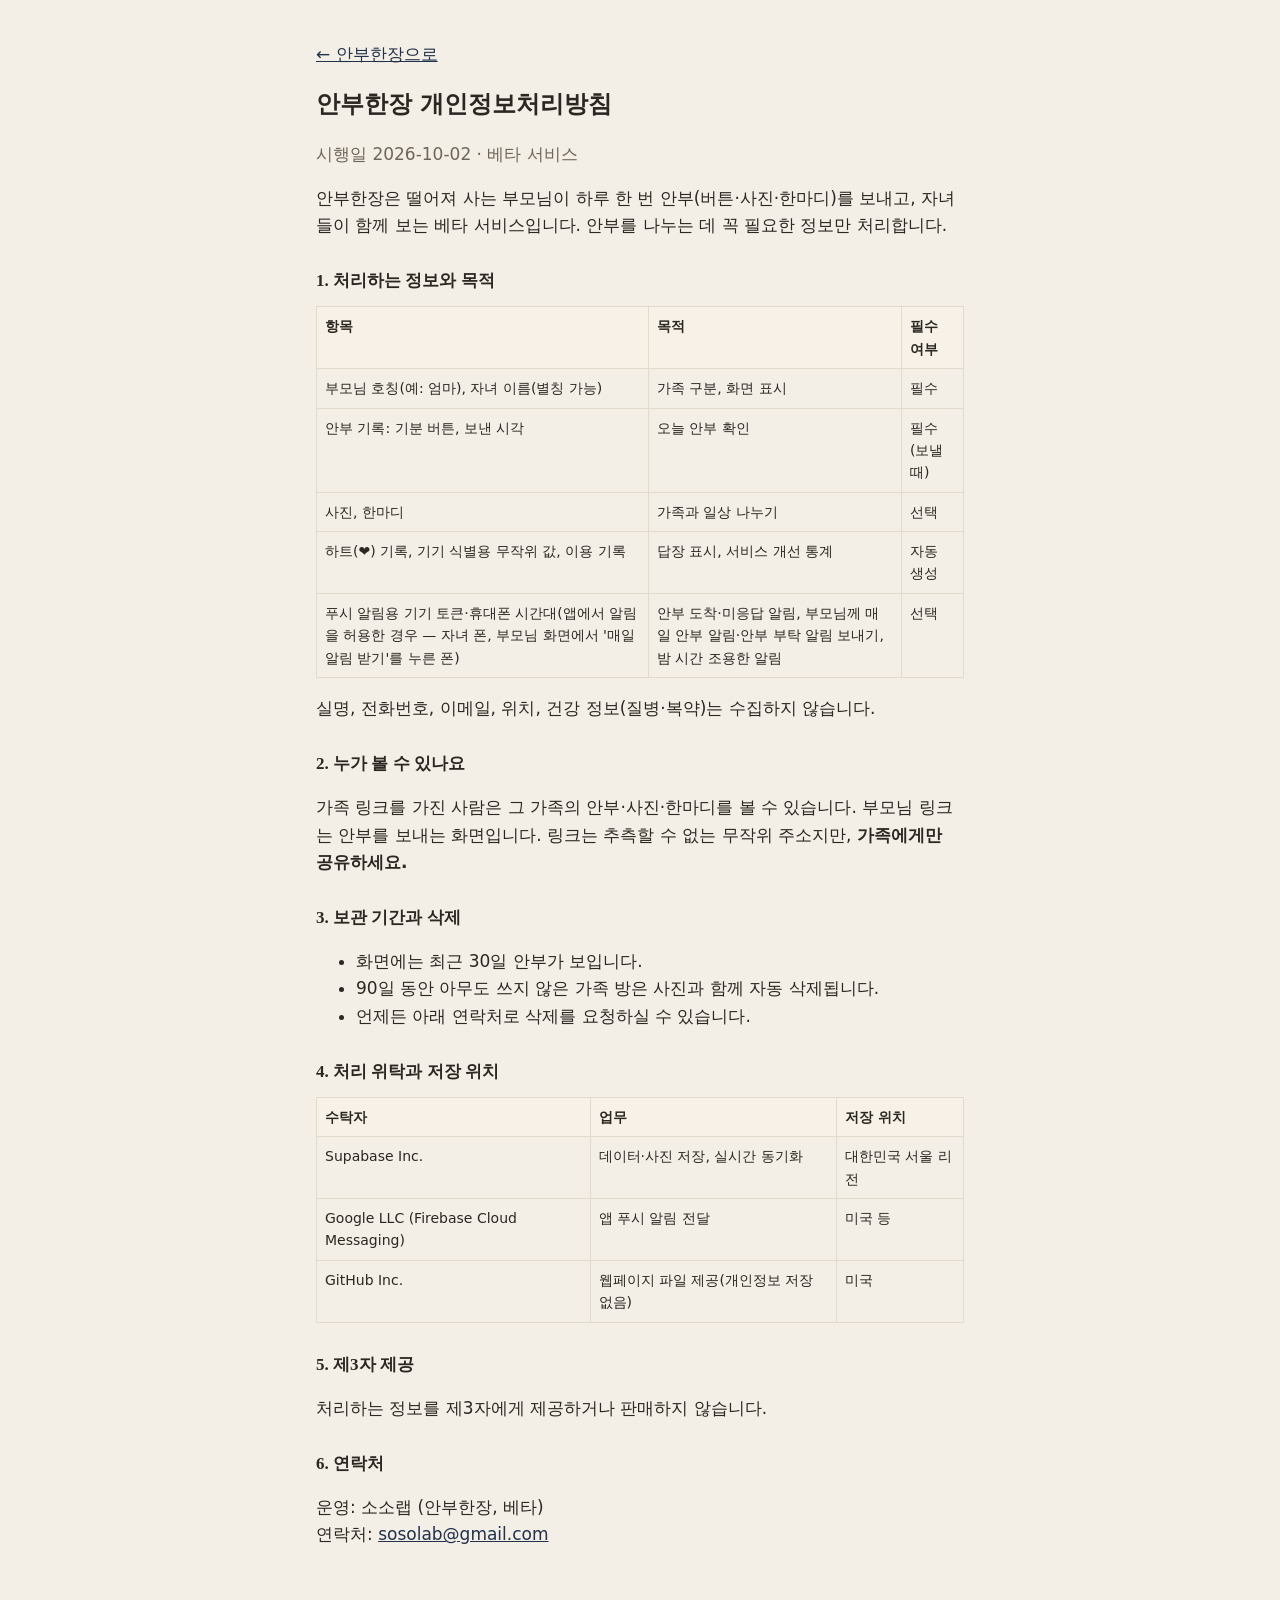
==== privacy.html @ 9e725ac3 "문의 이메일 sosolab@gmail.com Co-Authored-By: Claude Opus 5.5 <noreply@anthropic.com>" ====
<!doctype html>
<html lang="ko">
<head>
  <meta charset="utf-8">
  <meta name="viewport" content="width=device-width, initial-scale=1">
  <title>안부한장 개인정보처리방침</title>
  <meta name="robots" content="noindex">
  <link rel="stylesheet" href="styles.css">
  <style>
    main { max-width: 680px; margin: 0 auto; padding: 24px 16px 80px; }
    h1 { font-size: 24px; } h2 { font-size: 17px; margin-top: 28px; }
    table { width: 100%; border-collapse: collapse; font-size: 14px; }
    th, td { border: 1px solid var(--line); padding: 8px; text-align: left; vertical-align: top; }
    th { background: var(--surface-2); }
  </style>
</head>
<body>
<main>
  <p><a href="./">← 안부한장으로</a></p>
  <h1>안부한장 개인정보처리방침</h1>
  <p class="muted">시행일 2026-10-02 · 베타 서비스</p>
  <p>안부한장은 떨어져 사는 부모님이 하루 한 번 안부(버튼·사진·한마디)를 보내고, 자녀들이 함께 보는 베타 서비스입니다. 안부를 나누는 데 꼭 필요한 정보만 처리합니다.</p>

  <h2>1. 처리하는 정보와 목적</h2>
  <table>
    <tr><th>항목</th><th>목적</th><th>필수 여부</th></tr>
    <tr><td>부모님 호칭(예: 엄마), 자녀 이름(별칭 가능)</td><td>가족 구분, 화면 표시</td><td>필수</td></tr>
    <tr><td>안부 기록: 기분 버튼, 보낸 시각</td><td>오늘 안부 확인</td><td>필수(보낼 때)</td></tr>
    <tr><td>사진, 한마디</td><td>가족과 일상 나누기</td><td>선택</td></tr>
    <tr><td>하트(❤️) 기록, 기기 식별용 무작위 값, 이용 기록</td><td>답장 표시, 서비스 개선 통계</td><td>자동 생성</td></tr>
    <tr><td>푸시 알림용 기기 토큰·휴대폰 시간대(앱에서 알림을 허용한 경우 — 자녀 폰, 부모님 화면에서 '매일 알림 받기'를 누른 폰)</td><td>안부 도착·미응답 알림, 부모님께 매일 안부 알림·안부 부탁 알림 보내기, 밤 시간 조용한 알림</td><td>선택</td></tr>
  </table>
  <p>실명, 전화번호, 이메일, 위치, 건강 정보(질병·복약)는 수집하지 않습니다.</p>

  <h2>2. 누가 볼 수 있나요</h2>
  <p>가족 링크를 가진 사람은 그 가족의 안부·사진·한마디를 볼 수 있습니다. 부모님 링크는 안부를 보내는 화면입니다. 링크는 추측할 수 없는 무작위 주소지만, <b>가족에게만 공유하세요.</b></p>

  <h2>3. 보관 기간과 삭제</h2>
  <ul>
    <li>화면에는 최근 30일 안부가 보입니다.</li>
    <li>90일 동안 아무도 쓰지 않은 가족 방은 사진과 함께 자동 삭제됩니다.</li>
    <li>언제든 아래 연락처로 삭제를 요청하실 수 있습니다.</li>
  </ul>

  <h2>4. 처리 위탁과 저장 위치</h2>
  <table>
    <tr><th>수탁자</th><th>업무</th><th>저장 위치</th></tr>
    <tr><td>Supabase Inc.</td><td>데이터·사진 저장, 실시간 동기화</td><td>대한민국 서울 리전</td></tr>
    <tr><td>Google LLC (Firebase Cloud Messaging)</td><td>앱 푸시 알림 전달</td><td>미국 등</td></tr>
    <tr><td>GitHub Inc.</td><td>웹페이지 파일 제공(개인정보 저장 없음)</td><td>미국</td></tr>
  </table>

  <h2>5. 제3자 제공</h2>
  <p>처리하는 정보를 제3자에게 제공하거나 판매하지 않습니다.</p>

  <h2>6. 연락처</h2>
  <p>운영: 소소랩 (안부한장, 베타)<br>연락처: <a href="mailto:sosolab@gmail.com">sosolab@gmail.com</a></p>
</main>
</body>
</html>
---- styles.css ----
/* 안부한장 — "한 장" 디자인 (2026-10-03 개편)
   한지 미색 배경 · 먹색 남색 · 연지색 하트 · 폴라로이드/편지지 카드 · 제목은 고운바탕(명조)
   트립N빵(주황·테두리 카드·칩)과 다른 얼굴을 갖는다 */
:root {
  --bg: #F3EEE6; --paper: #FFFCF7; --paper-2: #F7F1E7; --ink: #2B2722; --muted: #6F6658; --line: #E3DACB;
  --navy: #2F4260; --navy-ink: #22324B; --navy-soft: #E4E9F1; --on-navy: #FFFFFF;
  --rose: #D45D72; --rose-soft: #FBE7EB; --sage: #5C8A70; --sage-soft: #E3EEE7;
  --amber: #B97A22; --amber-soft: #F7EBD6; --sun-soft: #FFF2C9; --lav-soft: #ECE8F5;
  --shadow: 0 1px 2px rgba(60, 40, 20, .06), 0 10px 26px rgba(60, 40, 20, .09);
  --serif: "Gowun Batang", "Nanum Myeongjo", "AppleMyungjo", "Batang", serif;
  --sans: "Pretendard", -apple-system, "Apple SD Gothic Neo", "Malgun Gothic", system-ui, sans-serif;
  /* 개인정보처리방침 등 기존 이름 호환 */
  --text: var(--ink); --surface: var(--paper); --surface-2: var(--paper-2); --accent: var(--navy);
  color-scheme: light;
}
@media (prefers-color-scheme: dark) {
  :root:not([data-theme="light"]) {
    --bg: #1B1A18; --paper: #252320; --paper-2: #2E2B27; --ink: #F0EAE0; --muted: #ABA193; --line: #3B3731;
    --navy: #4A6490; --navy-ink: #A9BEDF; --navy-soft: #26303F; --on-navy: #FFFFFF;
    --rose: #EA8A9A; --rose-soft: #3A242A; --sage: #8DBBA0; --sage-soft: #213028;
    --amber: #E2B064; --amber-soft: #3A2E1C; --sun-soft: #3A3420; --lav-soft: #2C2A38;
    --shadow: 0 1px 2px rgba(0, 0, 0, .3), 0 10px 26px rgba(0, 0, 0, .25);
    color-scheme: dark;
  }
}

* { box-sizing: border-box; }
html, body { margin: 0; }
body { background: var(--bg); color: var(--ink); font: 17px/1.6 var(--sans); -webkit-font-smoothing: antialiased; padding-bottom: env(safe-area-inset-bottom); }
#app { max-width: 540px; margin: 0 auto; padding: 0 18px 90px; }
button, input, select, textarea { font: inherit; color: inherit; }
a { color: var(--navy-ink); }
.muted { color: var(--muted); } .small { font-size: 14px; }
.boot, .empty { padding: 30vh 0; text-align: center; color: var(--muted); font-family: var(--serif); }
.row { display: flex; align-items: center; gap: 8px; } .grow { flex: 1; min-width: 0; }
.foot { text-align: center; margin-top: 36px; color: var(--muted); font-size: 13px; }
.foot a { color: inherit; }

/* ── 머리말 ── */
.mast { position: sticky; top: 0; z-index: 5; display: flex; align-items: center; justify-content: space-between;
  padding: calc(10px + env(safe-area-inset-top)) 0 6px; background: var(--bg); box-shadow: 0 8px 10px -10px rgba(60, 40, 20, .25); }
.wordmark { font-family: var(--serif); font-weight: 700; font-size: 18px; letter-spacing: .02em; }
.wordmark::before { content: ""; display: inline-block; width: 9px; height: 9px; border-radius: 2px; background: var(--rose); margin-right: 7px; transform: rotate(45deg) translateY(-2px); }
.icon-btn { min-width: 44px; min-height: 44px; display: inline-grid; place-items: center; text-decoration: none; color: var(--ink); font-size: 20px; border-radius: 99px; }
.icon-btn:active { background: var(--paper-2); }
.day-head { margin: 6px 0 18px; }
.date { margin: 0; color: var(--muted); font-size: 15px; letter-spacing: .02em; }
.day-head h1, .cover h1, .page-title { font-family: var(--serif); font-weight: 700; font-size: 30px; line-height: 1.3; margin: 4px 0 0; letter-spacing: -.01em; word-break: keep-all; }
.page-title { font-size: 24px; margin: 4px 0 6px; }
h2 { font-family: var(--serif); font-size: 19px; margin: 0 0 12px; font-weight: 700; }
h2 span { font-family: var(--sans); font-size: 14px; color: var(--muted); font-weight: 500; margin-left: 6px; }
.block { margin-top: 34px; }

/* ── 폴라로이드 (오늘의 한 장) ── */
.polaroid { position: relative; background: var(--paper); padding: 12px 12px 16px; border-radius: 6px; box-shadow: var(--shadow); transform: rotate(-1.1deg); margin: 6px 4px 22px; }
.polaroid:nth-child(even) { transform: rotate(1deg); }
.polaroid::before { content: ""; position: absolute; top: -9px; left: 50%; width: 84px; height: 20px; transform: translateX(-50%) rotate(-2deg);
  background: rgba(212, 93, 114, .22); border-radius: 2px; }
.polaroid .photo { width: 100%; aspect-ratio: 4 / 5; max-height: 460px; object-fit: cover; display: block; border-radius: 3px; background: var(--paper-2); cursor: zoom-in; }
.face { aspect-ratio: 4 / 3; border-radius: 3px; display: grid; place-items: center; align-content: center; gap: 4px; text-align: center; padding: 0 14px;
  background: repeating-linear-gradient(var(--paper) 0 31px, var(--line) 31px 32px); }
.face .e { font-size: 64px; line-height: 1; }
.face .l { font-family: var(--serif); font-size: 22px; font-weight: 700; }
.face.empty { background: var(--paper-2); border: 2px dashed var(--line); }
.face.empty .e { font-size: 46px; opacity: .85; }
.polaroid.late .face.empty { border-color: var(--amber); background: var(--amber-soft); }
.caption { padding: 12px 4px 0; }
.note { font-family: var(--serif); font-size: 20px; line-height: 1.5; margin: 2px 0 6px; word-break: keep-all; }
.mood-tag { display: inline-block; font-size: 15px; font-weight: 700; padding: 3px 12px; border-radius: 99px; background: var(--paper-2); }
.mood-tag.good { background: var(--sun-soft); } .mood-tag.ok { background: var(--sage-soft); } .mood-tag.tired { background: var(--lav-soft); }
.meta { display: flex; align-items: center; justify-content: space-between; padding: 8px 4px 0; color: var(--muted); font-size: 14px; }
.hearted { margin: 6px 4px 0; font-size: 14px; color: var(--rose); }
.heart { border: 0; background: var(--rose-soft); color: var(--rose); border-radius: 99px; min-height: 40px; min-width: 56px; padding: 4px 14px; font-weight: 800; cursor: pointer; }
.heart.on { background: var(--rose); color: #fff; }
.heart.sm { min-height: 40px; min-width: 44px; padding: 2px 10px; font-size: 14px; }

/* ── 버튼 ── */
.btn { border: 0; border-radius: 99px; padding: 13px 20px; min-height: 52px; font-weight: 800; cursor: pointer; background: var(--paper); color: var(--ink); box-shadow: inset 0 0 0 1.5px var(--line); }
.btn.primary { background: var(--navy); color: var(--on-navy); box-shadow: 0 6px 16px rgba(47, 66, 96, .25); }
.btn.ghost { background: transparent; }
.btn.block { width: 100%; } .btn + .btn.block { margin-top: 10px; }
.btn:disabled { opacity: .5; }
.pill-row { display: flex; gap: 8px; flex-wrap: wrap; margin-top: 16px; }
.pill { flex: 1; border: 0; border-radius: 99px; min-height: 46px; padding: 8px 14px; background: var(--paper); box-shadow: inset 0 0 0 1.5px var(--line); font-weight: 700; cursor: pointer; }

/* ── 이번 주: 우체국 소인 ── */
.stamps { display: grid; grid-template-columns: repeat(7, 1fr); gap: 6px; }
.stamp { text-align: center; font-size: 13px; color: var(--muted); }
.stamp i { display: grid; place-items: center; width: 40px; height: 40px; margin: 0 auto 4px; border-radius: 50%; border: 2px dashed var(--line); font-style: normal; font-weight: 900; color: #fff; }
.stamp.ok i { border: 2px solid var(--sage); background: var(--sage); box-shadow: 0 0 0 3px var(--sage-soft); }
.stamp.today span { color: var(--ink); font-weight: 800; }
.stamp.today:not(.ok) i { border-color: var(--navy); }

/* ── 지난 소식: 작은 앨범 ── */
.album { display: grid; grid-template-columns: repeat(2, 1fr); gap: 14px; }
.mini { margin: 0; background: var(--paper); padding: 7px 7px 9px; border-radius: 4px; box-shadow: var(--shadow); transform: rotate(-.8deg); min-width: 0; }
.mini:nth-child(3n+2) { transform: rotate(.9deg); } .mini:nth-child(3n) { transform: rotate(-.3deg); }
.mini .photo { width: 100%; aspect-ratio: 1; object-fit: cover; display: block; border-radius: 2px; background: var(--paper-2); cursor: zoom-in; }
.mini-face { aspect-ratio: 1; display: grid; place-items: center; font-size: 40px; border-radius: 2px; background: var(--paper-2); }
.mini-face.good { background: var(--sun-soft); } .mini-face.ok { background: var(--sage-soft); } .mini-face.tired { background: var(--lav-soft); }
.mini figcaption { display: flex; align-items: center; justify-content: space-between; gap: 4px; padding: 7px 2px 0; font-size: 13px; color: var(--muted); }
.mini .m-note { display: block; font-family: var(--serif); color: var(--ink); font-size: 14px; padding: 4px 2px 0; overflow: hidden; text-overflow: ellipsis; white-space: nowrap; }

/* ── 가족 ── */
.avatars { display: flex; flex-wrap: wrap; gap: 14px; }
.avatar { text-align: center; width: 64px; font-size: 13px; }
.avatar i { display: grid; place-items: center; width: 52px; height: 52px; margin: 0 auto 5px; border-radius: 50%; background: var(--c, var(--navy)); color: #fff; font-style: normal; font-weight: 800; font-size: 20px; font-family: var(--serif); }
.avatar span { display: block; overflow: hidden; text-overflow: ellipsis; white-space: nowrap; }

/* ── 편지지 카드 (만들기·참여·안내) ── */
.letter-card { background: var(--paper); border-radius: 16px; padding: 20px 18px 20px 34px; box-shadow: var(--shadow); margin-top: 18px;
  background-image: linear-gradient(90deg, transparent 0 20px, rgba(212, 93, 114, .25) 20px 21.5px, transparent 21.5px); }
.letter-card > * + * { margin-top: 16px; }
.letter-card h2 { margin-bottom: 0; }
.kicker { margin: 0; font-size: 13px; font-weight: 800; letter-spacing: .08em; color: var(--rose); }
.setup p { margin: 6px 0 0; word-break: keep-all; }
.field { display: block; }
.field > span { display: block; font-size: 14px; color: var(--muted); font-weight: 700; margin-bottom: 4px; }
.input { width: 100%; border: 0; border-bottom: 2px solid var(--line); background: transparent; border-radius: 0; padding: 10px 2px; min-height: 48px; outline: none; font-size: 18px; }
.input:focus { border-color: var(--navy); }
select.input { appearance: none; -webkit-appearance: none; background: transparent url("data:image/svg+xml,%3Csvg xmlns='http://www.w3.org/2000/svg' width='12' height='8'%3E%3Cpath d='M1 1l5 5 5-5' fill='none' stroke='%23857B6D' stroke-width='2'/%3E%3C/svg%3E") no-repeat right 4px center; }
.chips { display: flex; flex-wrap: wrap; gap: 8px; margin-bottom: 6px; }
.chip { border: 0; background: var(--paper-2); border-radius: 99px; padding: 8px 16px; min-height: 42px; font-weight: 700; cursor: pointer; }
.chip[aria-pressed="true"] { background: var(--navy); color: var(--on-navy); }

/* ── 홈 표지 ── */
.home-top { display: flex; align-items: center; gap: 8px; padding: calc(16px + env(safe-area-inset-top)) 0 0; }
.beta { font-size: 12px; color: var(--muted); border: 1px solid var(--line); border-radius: 99px; padding: 1px 8px; }
.cover { padding: 18px 0 4px; }
.cover p { margin: 10px 0 0; color: var(--muted); word-break: keep-all; }
.stack-art { position: relative; height: 150px; margin: 6px 0 14px; }
.stack-art i { position: absolute; top: 10px; width: 108px; height: 124px; background: var(--paper); border-radius: 4px; box-shadow: var(--shadow); isolation: isolate;
  display: grid; place-items: center; padding-bottom: 22px; font-style: normal; font-size: 40px; }
.stack-art i::after { content: ""; position: absolute; left: 8px; right: 8px; top: 8px; bottom: 30px; border-radius: 2px; background: var(--c); z-index: -1; }
.stack-art i:nth-child(1) { left: 6%; transform: rotate(-9deg); --c: var(--sun-soft); }
.stack-art i:nth-child(2) { left: calc(50% - 54px); top: 0; transform: rotate(3deg); --c: var(--sage-soft); z-index: 1; }
.stack-art i:nth-child(3) { right: 6%; transform: rotate(10deg); --c: var(--rose-soft); }
.list a { display: flex; align-items: center; justify-content: space-between; padding: 14px 4px; border-top: 1px solid var(--line); text-decoration: none; color: var(--ink); font-family: var(--serif); font-size: 18px; }
.list a:first-child { border-top: 0; }
.list-card { background: var(--paper); border-radius: 16px; box-shadow: var(--shadow); padding: 4px 16px; }

/* ── 설정 ── */
.group { background: var(--paper); border-radius: 16px; box-shadow: var(--shadow); padding: 6px 18px 16px; margin-top: 16px; }
.group > h2 { margin: 14px 0 4px; font-size: 17px; }
.group .field { margin-top: 14px; }
.toggle { display: flex; align-items: center; justify-content: space-between; gap: 14px; padding: 14px 0; border-top: 1px solid var(--line); cursor: pointer; }
.toggle > span { display: grid; gap: 2px; }
.toggle small { color: var(--muted); font-size: 14px; line-height: 1.45; }
.toggle input { appearance: none; -webkit-appearance: none; flex: none; width: 52px; height: 30px; margin: 0; border-radius: 99px; background: var(--line); position: relative; cursor: pointer; transition: background .2s; }
.toggle input::after { content: ''; position: absolute; top: 3px; left: 3px; width: 24px; height: 24px; border-radius: 50%; background: #fff; box-shadow: 0 1px 3px rgba(0,0,0,.25); transition: transform .2s; }
.toggle input:checked { background: var(--navy); }
.toggle input:checked::after { transform: translateX(22px); }
.toggle input:focus-visible { outline: 3px solid var(--navy-soft); outline-offset: 2px; }

/* ── 부모님 화면: 큰 글씨, 기분마다 다른 색 타일 ── */
.parent { padding: calc(26px + env(safe-area-inset-top)) 0 20px; }
.greet { font-family: var(--serif); font-size: 32px; font-weight: 700; line-height: 1.35; margin: 6px 0 20px; word-break: keep-all; }
.ask { font-size: 19px; color: var(--muted); margin: 14px 0 12px; }
.mood-tiles { display: grid; gap: 12px; }
.mood-tile { border: 0; border-radius: 22px; min-height: 96px; padding: 0 22px; font-size: 26px; font-weight: 900; color: var(--ink); cursor: pointer;
  display: flex; align-items: center; gap: 18px; text-align: left; box-shadow: inset 0 -4px 0 rgba(0,0,0,.06); }
.mood-tile .e { font-size: 46px; line-height: 1; }
.mood-tile.good { background: var(--sun-soft); } .mood-tile.ok { background: var(--sage-soft); } .mood-tile.tired { background: var(--lav-soft); }
.mood-tile:active { transform: scale(.98); box-shadow: none; }
.photo-btns { display: grid; gap: 10px; margin-top: 14px; }
.photo-btns.two { grid-template-columns: 1fr 1fr; }
.big-btn { width: 100%; border: 2px dashed var(--line); background: var(--paper); border-radius: 20px; min-height: 76px; font-size: 21px; font-weight: 800; cursor: pointer; color: var(--ink); }
.note-form { margin-top: 16px; background: var(--paper); border-radius: 20px; padding: 14px 16px 16px; box-shadow: var(--shadow); }
.note-form label { display: block; font-family: var(--serif); font-weight: 700; font-size: 19px; }
.note-form textarea { width: 100%; border: 0; outline: none; resize: none; background: repeating-linear-gradient(transparent 0 35px, var(--line) 35px 36px);
  line-height: 36px; font-family: var(--serif); font-size: 20px; padding: 0 2px; margin: 6px 0 10px; }
.note-form .btn { width: 100%; min-height: 60px; font-size: 20px; }
.sent-card { background: var(--paper); border-radius: 20px; padding: 18px; box-shadow: var(--shadow); margin-bottom: 6px; }
.sent-card.pop { animation: pop .5s ease-out; }
@keyframes pop { from { transform: scale(.94); opacity: 0; } to { transform: none; opacity: 1; } }
.sent-title { font-family: var(--serif); font-size: 22px; font-weight: 700; margin: 0; }
.sent-card .hearts { color: var(--rose); font-weight: 800; margin: 8px 0 0; font-size: 18px; }
.sent-photos { display: flex; gap: 10px; margin-bottom: 12px; overflow-x: auto; }
.sent-photos .photo { width: 96px; height: 96px; object-fit: cover; border-radius: 4px; border: 5px solid #fff; box-shadow: var(--shadow); flex: none; }
.streak { font-size: 18px; margin-top: 24px; }
.tip { font-size: 15px; color: var(--muted); margin-top: 22px; }

/* ── 사진·한마디 같이 보내기 (공용 입력칸) ── */
.composer { margin-top: 16px; background: var(--paper); border-radius: 20px; padding: 14px 16px 16px; box-shadow: var(--shadow); }
.cmp-label { display: block; font-family: var(--serif); font-weight: 700; font-size: 19px; margin-bottom: 4px; }
.composer textarea { width: 100%; border: 0; outline: none; resize: none; background: repeating-linear-gradient(transparent 0 31px, var(--line) 31px 32px);
  line-height: 32px; font-family: var(--serif); font-size: 18px; padding: 0 2px; margin: 4px 0 10px; }
.composer.big textarea { background: repeating-linear-gradient(transparent 0 35px, var(--line) 35px 36px); line-height: 36px; font-size: 20px; }
.cmp-preview { position: relative; width: 132px; margin: 6px 0 4px; }
.cmp-preview img { width: 132px; height: 132px; object-fit: cover; border-radius: 4px; border: 6px solid #fff; box-shadow: var(--shadow); display: block; transform: rotate(-2deg); }
.composer.big .cmp-preview, .composer.big .cmp-preview img { width: 180px; height: 180px; }
.cmp-x { position: absolute; top: -8px; right: -10px; width: 34px; height: 34px; border-radius: 50%; border: 0; background: var(--ink); color: var(--paper); font-weight: 800; cursor: pointer; }
.cmp-row { display: flex; gap: 8px; margin-bottom: 10px; }
.cmp-row.two > * { flex: 1; }
.cmp-add { border: 0; border-radius: 99px; min-height: 42px; padding: 6px 16px; background: var(--paper-2); font-weight: 700; cursor: pointer; }
.composer.big .cmp-row { display: grid; grid-template-columns: 1fr; gap: 10px; }
.composer.big .cmp-row.two { grid-template-columns: 1fr 1fr; }
.composer.big .cmp-send { min-height: 60px; font-size: 20px; }
.composer.has-photo .cmp-send { animation: nudge 1.4s ease-in-out 2; }
@keyframes nudge { 50% { transform: scale(1.03); box-shadow: 0 0 0 6px var(--navy-soft); } }
.cmp-hint { margin: 0 0 10px; color: var(--navy-ink); font-size: 15px; word-break: keep-all; }
.composer.big .cmp-hint { font-size: 18px; }

/* ── 가족 이야기 (말풍선) ── */
.talk-day { text-align: center; color: var(--muted); font-size: 13px; margin: 14px 0 6px; }
.talk-empty { margin: 0; }
.bubble { display: flex; gap: 8px; align-items: flex-start; margin: 8px 0; }
.bubble.mine { justify-content: flex-end; }
.b-av { flex: none; display: grid; place-items: center; width: 34px; height: 34px; border-radius: 50%; background: var(--c, var(--navy)); color: #fff; font-style: normal; font-weight: 800; font-size: 14px; font-family: var(--serif); }
.b-body { max-width: 78%; background: var(--paper); border-radius: 4px 16px 16px 16px; padding: 8px 12px; box-shadow: var(--shadow); min-width: 0; }
.bubble.mine .b-body { background: var(--navy-soft); border-radius: 16px 4px 16px 16px; }
.b-name { display: block; font-size: 13px; font-weight: 800; color: var(--muted); }
.b-body p { margin: 2px 0; word-break: keep-all; overflow-wrap: anywhere; }
.b-body .photo { width: 100%; max-width: 240px; aspect-ratio: 1; object-fit: cover; border-radius: 8px; display: block; margin: 4px 0; cursor: zoom-in; background: var(--paper-2); }
.b-meta { display: block; font-size: 12px; color: var(--muted); }
.b-heart { color: var(--rose); font-weight: 700; }
.b-del { border: 0; background: none; padding: 10px 6px; margin: -10px -6px; color: var(--muted); font-size: 13px; text-decoration: underline; cursor: pointer; }

/* ── 부모님 화면: 자녀들이 보낸 이야기 ── */
.kids-talk { margin: 18px 0 8px; }
.p-h { font-family: var(--serif); font-size: 22px; margin: 0 0 10px; }
.kid-note { background: var(--paper); border-radius: 20px; padding: 14px 16px; box-shadow: var(--shadow); margin-bottom: 12px;
  border-left: 5px solid var(--rose); }
.kn-who { margin: 0 0 6px; font-size: 18px; } .kn-who span { color: var(--muted); font-size: 15px; margin-left: 4px; }
.kid-note .photo { width: 100%; max-height: 360px; object-fit: cover; border-radius: 10px; display: block; margin-bottom: 8px; cursor: zoom-in; background: var(--paper-2); }
.kn-msg { font-family: var(--serif); font-size: 21px; line-height: 1.5; margin: 0 0 10px; word-break: keep-all; }
.kn-heart { min-height: 48px; font-size: 17px; padding: 6px 18px; }

/* ── 당겨서 새로고침 ── */
.ptr { position: fixed; top: calc(env(safe-area-inset-top) - 44px); left: 50%; z-index: 40; width: 40px; height: 40px; border-radius: 50%; background: var(--paper);
  box-shadow: var(--shadow); display: grid; place-items: center; font-size: 22px; font-weight: 800; color: var(--muted); transform: translate(-50%, 0); transition: color .15s; pointer-events: none; }
.ptr.ready { color: var(--navy); }
.ptr.spin { transform: translate(-50%, 64px) !important; animation: ptr-spin .8s linear infinite; color: var(--navy); }
@keyframes ptr-spin { to { transform: translate(-50%, 64px) rotate(360deg); } }
html { overscroll-behavior-y: contain; }

/* ── 공통 ── */
.photo-viewer { position: fixed; inset: 0; z-index: 50; background: rgba(20, 18, 15, .94); display: flex; flex-direction: column; align-items: center; justify-content: center; gap: 12px; padding: 16px; }
.photo-viewer img { max-width: 100%; max-height: 85vh; object-fit: contain; border-radius: 6px; border: 8px solid #fff; }
.photo-viewer span { color: #ccc; }
#toast { position: fixed; left: 50%; bottom: 40px; transform: translateX(-50%); background: var(--navy); color: #fff; padding: 12px 20px; border-radius: 99px;
  font-size: 16px; opacity: 0; pointer-events: none; transition: opacity .2s; z-index: 60; max-width: calc(100% - 32px); box-shadow: var(--shadow); }
#toast.on { opacity: 1; }

/* ── 소개 페이지 (웹에서 주소만 열었을 때. html.landing일 때만 보인다) — 10/6 I 시안: "알림 한 줄"(Life360 참고)
   흰 바탕 + 베이지 판, 남색·연지색, 폰 화면 둘레에 알림 카드. 글꼴 Noto Sans KR(웹 소개 페이지일 때만 불러옴). 다크 모드에서도 밝은 색 고정 ── */
#landing { display: none; }
html.landing #landing { display: block; }
html.landing #app { display: none; }
html.landing { color-scheme: light; }
html.landing body { background: #FFFFFF; }
#landing {
  --l-ink: #1E2430; --l-sub: #4A5160; --l-faint: #5C6270; --l-beige: #F4F1EC; --l-beige-2: #FAF8F4; --l-line: #ECE8E1;
  --l-navy: #2F4260; --l-navy-2: #3A4F72; --l-on-navy: #D8DFEA; --l-rose: #D45D72; --l-rose-ink: #B83F57; --l-phone: #1F2633;
  --l-good: #E3EEE7; --l-good-ink: #35604A; --l-soso: #F7EBD6; --l-soso-ink: #8A5A14; --l-tired: #E4E9F1;
  color: var(--l-ink); background: #FFFFFF;
  font-family: "Noto Sans KR", "Pretendard", -apple-system, "Apple SD Gothic Neo", "Malgun Gothic", system-ui, sans-serif;
  font-size: 18px; line-height: 1.65; word-break: keep-all; overflow-x: clip; padding-bottom: 40px;
}
#landing a { color: var(--l-navy); }
#landing h1, #landing h2, #landing h3 { font-family: inherit; font-weight: 900; letter-spacing: -0.04em; }
#landing :focus-visible { outline: 3px solid var(--l-rose); outline-offset: 2px; }

.lp-top { position: sticky; top: 0; z-index: 5; max-width: 1200px; margin: 0 auto; display: flex; align-items: center; justify-content: space-between; gap: 12px;
  padding: calc(12px + env(safe-area-inset-top)) 20px 12px; background: #FFFFFF; }
.lp-brand { display: flex; align-items: center; gap: 10px; text-decoration: none; font-weight: 900; font-size: 21px; letter-spacing: -0.03em; }
#landing .lp-brand { color: var(--l-ink); }
.lp-brand i { display: grid; place-items: center; width: 36px; height: 36px; border-radius: 12px; background: var(--l-rose); }
#landing .lp-top-link { text-decoration: none; background: var(--l-navy); color: #FFFFFF; font-weight: 700; font-size: 16px; padding: 10px 20px; border-radius: 99px; min-height: 44px; display: inline-flex; align-items: center; box-shadow: none; }

.lp-btn { text-decoration: none; display: inline-flex; align-items: center; justify-content: center; min-height: 58px; padding: 14px 32px; border-radius: 99px; font-weight: 700; font-size: 19px; }
#landing .lp-btn.navy { background: var(--l-navy); color: #FFFFFF; }
#landing .lp-btn.text { color: var(--l-ink); padding: 14px 14px; font-size: 18px; }

/* 첫 화면 */
.lp-hero-wrap { padding: 0 16px; }
.lp-hero { max-width: 1200px; margin: 0 auto; background: var(--l-beige); border-radius: 32px; padding: 44px 22px 36px; display: grid; grid-template-columns: minmax(0, 1fr); gap: 36px; align-items: center; overflow: hidden; }
.lp-hero h1 { margin: 0; font-size: clamp(36px, 7.4vw, 64px); line-height: 1.2; }
.lp-hero h1 em, .lp-final h2 em { font-style: normal; color: var(--l-rose-ink); }
.lp-lead { margin: 22px 0 0; font-size: 19px; color: var(--l-sub); max-width: 26em; }
.lp-cta { margin-top: 28px; display: flex; flex-wrap: wrap; gap: 8px 12px; align-items: center; }
.lp-store { margin: 14px 0 0; font-size: 15px; color: var(--l-faint); }
.lp-store.has-links { display: flex; flex-wrap: wrap; gap: 10px; }
#landing .lp-store .btn { display: inline-flex; align-items: center; min-height: 48px; padding: 10px 18px; border-radius: 99px; background: #FFFFFF; color: var(--l-navy); font-weight: 700; text-decoration: none; }
.lp-recent { margin: 12px 0 0; font-size: 16px; font-weight: 700; }

.lp-phone-wrap { position: relative; width: min(300px, 100%); justify-self: center; padding: 64px 0 74px; }
.lp-phone { background: var(--l-phone); border-radius: 44px; padding: 12px; }
.lp-screen { background: var(--l-beige-2); border-radius: 34px; padding: 26px 18px 22px; display: flex; flex-direction: column; gap: 12px; }
.lp-screen-cap { margin: 0; font-size: 13px; font-weight: 700; color: var(--l-faint); }
.lp-screen-title { margin: 0; font-weight: 900; font-size: 24px; letter-spacing: -0.03em; }
.lp-today { background: #FFFFFF; border-radius: 20px; padding: 16px; display: flex; flex-direction: column; gap: 10px; }
.lp-today p { margin: 0; font-size: 16px; }
.lp-today-head { display: flex; align-items: center; gap: 10px; }
.lp-today-head b { display: block; } .lp-today-head small { display: block; font-size: 13px; color: var(--l-faint); }
.lp-face { width: 40px; height: 40px; border-radius: 99px; display: grid; place-items: center; }
.lp-face.good { background: var(--l-good); color: var(--l-good-ink); }
.lp-photo { height: 130px; border-radius: 14px; background: var(--l-good); color: var(--l-good-ink); display: grid; place-items: center; font-size: 14px; font-weight: 700; }
.lp-week { display: grid; grid-template-columns: repeat(7, minmax(0, 1fr)); gap: 4px; text-align: center; font-size: 12px; color: var(--l-faint); }
.lp-week span { background: #EDEAE4; border-radius: 8px; padding: 6px 0; }
.lp-week .on { background: var(--l-navy); color: #FFFFFF; } .lp-week .today { background: var(--l-rose-ink); color: #FFFFFF; }
.lp-noti { position: absolute; width: 230px; background: #FFFFFF; border-radius: 18px; padding: 12px 14px; box-shadow: 0 14px 34px rgba(30, 36, 48, .18); display: flex; gap: 12px; align-items: center; }
.lp-noti b { display: block; font-size: 15px; line-height: 1.4; } .lp-noti small { display: block; font-size: 13px; color: var(--l-faint); }
.lp-noti-ic { flex: none; width: 38px; height: 38px; border-radius: 11px; background: var(--l-rose); display: grid; place-items: center; }
.lp-noti.n1 { top: 0; left: -10px; }
.lp-noti.n2 { top: 46%; right: -14px; width: 220px; }
.lp-noti.n3 { bottom: 0; left: -6px; background: var(--l-navy); }
.lp-noti.n3 b { color: #FFFFFF; } .lp-noti.n3 small { color: var(--l-on-navy); font-size: 14px; }

.lp-sec { max-width: 1200px; margin: 0 auto; padding: 88px 20px 0; }
.lp-h { margin: 0; font-size: clamp(30px, 5.2vw, 46px); line-height: 1.25; }
.center { text-align: center; }
.lp-sub { margin: 14px auto 0; max-width: 30em; color: var(--l-sub); }

/* 알림 흐름 */
.lp-flow { margin-top: 40px; display: grid; gap: 16px; grid-template-columns: repeat(auto-fit, minmax(min(100%, 260px), 1fr)); }
.lp-flow article { background: var(--l-beige); border-radius: 26px; padding: 26px; display: flex; flex-direction: column; gap: 14px; }
.lp-tag { font-weight: 900; font-size: 15px; color: var(--l-rose-ink); }
.lp-bubble { background: #FFFFFF; border-radius: 16px; padding: 14px 16px; box-shadow: 0 6px 16px rgba(30, 36, 48, .08); }
.lp-bubble b { display: block; font-size: 16px; } .lp-bubble small { display: block; font-size: 13px; color: var(--l-faint); }
.lp-flow p { margin: 0; font-size: 17px; color: var(--l-sub); }

/* 부모님 화면 */
.lp-parent { display: grid; grid-template-columns: minmax(0, 1fr); gap: 40px; align-items: center; }
.lp-kicker { margin: 0 0 8px; font-weight: 900; color: var(--l-rose-ink); }
.lp-parent-text > p:not(.lp-kicker) { margin: 18px 0 0; color: var(--l-sub); max-width: 26em; }
.lp-parent ul { margin: 22px 0 0; padding: 0; list-style: none; display: flex; flex-direction: column; gap: 10px; }
.lp-parent li { position: relative; padding-left: 18px; }
.lp-parent li::before { content: ""; position: absolute; left: 0; top: .7em; width: 7px; height: 7px; border-radius: 99px; background: var(--l-rose); }
.lp-parent-phone { width: 100%; max-width: 360px; justify-self: center; background: var(--l-beige-2); border: 12px solid var(--l-phone); border-radius: 44px; padding: 28px 20px; display: flex; flex-direction: column; gap: 12px; }
.lp-greet { margin: 0 0 6px; font-weight: 900; font-size: 27px; letter-spacing: -0.03em; }
.lp-mood { display: flex; align-items: center; gap: 14px; min-height: 72px; padding: 0 20px; border-radius: 20px; font-weight: 900; font-size: 24px; }
.lp-mood.good { background: var(--l-good); } .lp-mood.good svg { color: var(--l-good-ink); }
.lp-mood.soso { background: var(--l-soso); } .lp-mood.soso svg { color: var(--l-soso-ink); }
.lp-mood.tired { background: var(--l-tired); } .lp-mood.tired svg { color: var(--l-navy); }
.lp-mood-photo { display: flex; align-items: center; justify-content: center; min-height: 56px; border-radius: 16px; border: 2px solid #D9D4CB; font-weight: 700; font-size: 18px; }

/* 이런 가족에게 / 할 수 있는 것 */
.lp-fam-wrap { padding-left: 16px; padding-right: 16px; }
.lp-fam { background: var(--l-navy); color: #FFFFFF; border-radius: 32px; padding: 44px 22px; }
.lp-fam .lp-h { font-size: clamp(28px, 4.4vw, 40px); }
.lp-grid { margin-top: 26px; display: grid; gap: 14px; grid-template-columns: repeat(auto-fit, minmax(min(100%, 280px), 1fr)); }
.lp-grid article { border-radius: 22px; padding: 24px; }
.lp-grid h3 { margin: 0 0 6px; font-size: 20px; letter-spacing: -0.02em; }
.lp-grid p { margin: 0; font-size: 17px; }
.lp-fam .lp-grid article { background: var(--l-navy-2); } .lp-fam .lp-grid p { color: var(--l-on-navy); }
.lp-feat .lp-h { font-size: clamp(28px, 4.4vw, 40px); }
.lp-feat .lp-grid article { background: var(--l-beige); } .lp-feat .lp-grid p { color: var(--l-sub); }

/* 자주 묻는 질문 */
.lp-faq { max-width: 820px; }
.lp-faq .lp-h { font-size: clamp(26px, 4vw, 34px); margin-bottom: 16px; }
.lp-faq details { background: var(--l-beige); border-radius: 18px; padding: 2px 22px; margin-top: 10px; }
.lp-faq summary { cursor: pointer; font-weight: 700; padding: 16px 0; list-style: none; display: flex; justify-content: space-between; gap: 12px; }
.lp-faq summary::-webkit-details-marker { display: none; }
.lp-faq summary::after { content: "+"; color: var(--l-rose-ink); font-size: 22px; line-height: 1; font-weight: 900; }
.lp-faq details[open] summary::after { content: "−"; }
.lp-faq details p { margin: 0 0 18px; color: var(--l-sub); }

.lp-final { text-align: center; }
.lp-final h2 { margin: 0 0 30px; font-size: clamp(32px, 6vw, 54px); line-height: 1.25; }
.lp-foot { max-width: 1200px; margin: 72px auto 0; padding: 28px 20px 0; border-top: 1px solid var(--l-line); text-align: center; color: var(--l-faint); font-size: 15px; }
.lp-foot p { margin: 4px 0 0; } #landing .lp-foot a { color: inherit; }

@media (min-width: 860px) {
  .lp-top { padding-left: 32px; padding-right: 32px; }
  .lp-hero { grid-template-columns: minmax(0, 1.05fr) minmax(0, .95fr); padding: 64px 48px; border-radius: 36px; gap: 48px; }
  .lp-phone-wrap { padding: 30px 0; }
  .lp-noti { width: 260px; }
  .lp-noti.n1 { left: -120px; } .lp-noti.n2 { right: -130px; width: 250px; } .lp-noti.n3 { left: -100px; width: 270px; }
  .lp-parent { grid-template-columns: minmax(0, 1fr) minmax(0, 1fr); gap: 48px; }
  .lp-parent-phone { order: -1; }
  .lp-fam { padding: 56px 40px; border-radius: 36px; }
}
.kids-jump { display: block; width: 100%; border: 0; text-align: left; cursor: pointer; margin: 0 0 14px; padding: 12px 16px; border-radius: 16px; background: var(--rose-soft); color: var(--rose); font-weight: 800; font-size: 18px; text-decoration: none; }

/* ── 부모님 화면: 매일 알림 받기 ── */
.pp-card { margin-top: 22px; background: var(--sun-soft); border-radius: 20px; padding: 18px; }
.pp-title { font-family: var(--serif); font-size: 21px; font-weight: 700; margin: 0; }
.pp-desc { margin: 6px 0 12px; font-size: 17px; word-break: keep-all; }
.pp-btn { min-height: 60px; font-size: 20px; }
.pp-call { margin-top: 12px; }
.pp-fs { margin: 0 0 10px; padding: 14px 16px; border-radius: 16px; background: var(--amber-soft); font-size: 16px; word-break: keep-all; }
.pp-fs .btn { margin-top: 10px; }
a.pp-btn { display: flex; align-items: center; justify-content: center; text-decoration: none; }
.pp-note { margin: 8px 0 0; font-size: 14px; color: var(--muted); text-align: center; }
/* 띄어쓰기 없는 긴 호칭(최대 20자)도 좁은 화면에서 줄바꿈 */
.day-head h1, .cover h1, .page-title, .greet, .sent-title, .lp-hero h1 { overflow-wrap: anywhere; }
/* 부모님 화면: 안부 알람 받기 스위치 */
.pp-call { margin-top: 14px; background: var(--paper); border-radius: 20px; padding: 4px 18px 16px; box-shadow: var(--shadow); }
.pp-toggle { border-top: 0; font-size: 19px; } .pp-toggle small { font-size: 16px; }
/* 기분 버튼 3초 취소 막대 (부모님용 큰 글씨) */
.undo-bar { position: fixed; left: 12px; right: 12px; bottom: calc(18px + env(safe-area-inset-bottom)); z-index: 70; display: flex; align-items: center; gap: 12px;
  background: var(--navy); color: #fff; border-radius: 20px; padding: 16px 16px 20px 20px; font-size: 20px; font-weight: 800; box-shadow: var(--shadow); overflow: hidden; }
.undo-bar span { flex: 1; } .undo-bar button { border: 0; border-radius: 99px; background: #fff; color: var(--navy); font-size: 20px; font-weight: 900; padding: 12px 22px; cursor: pointer; }
.undo-bar i { position: absolute; left: 0; bottom: 0; height: 5px; width: 100%; background: var(--rose); transform-origin: left; animation: undo-shrink linear forwards; }
@keyframes undo-shrink { to { transform: scaleX(0); } }
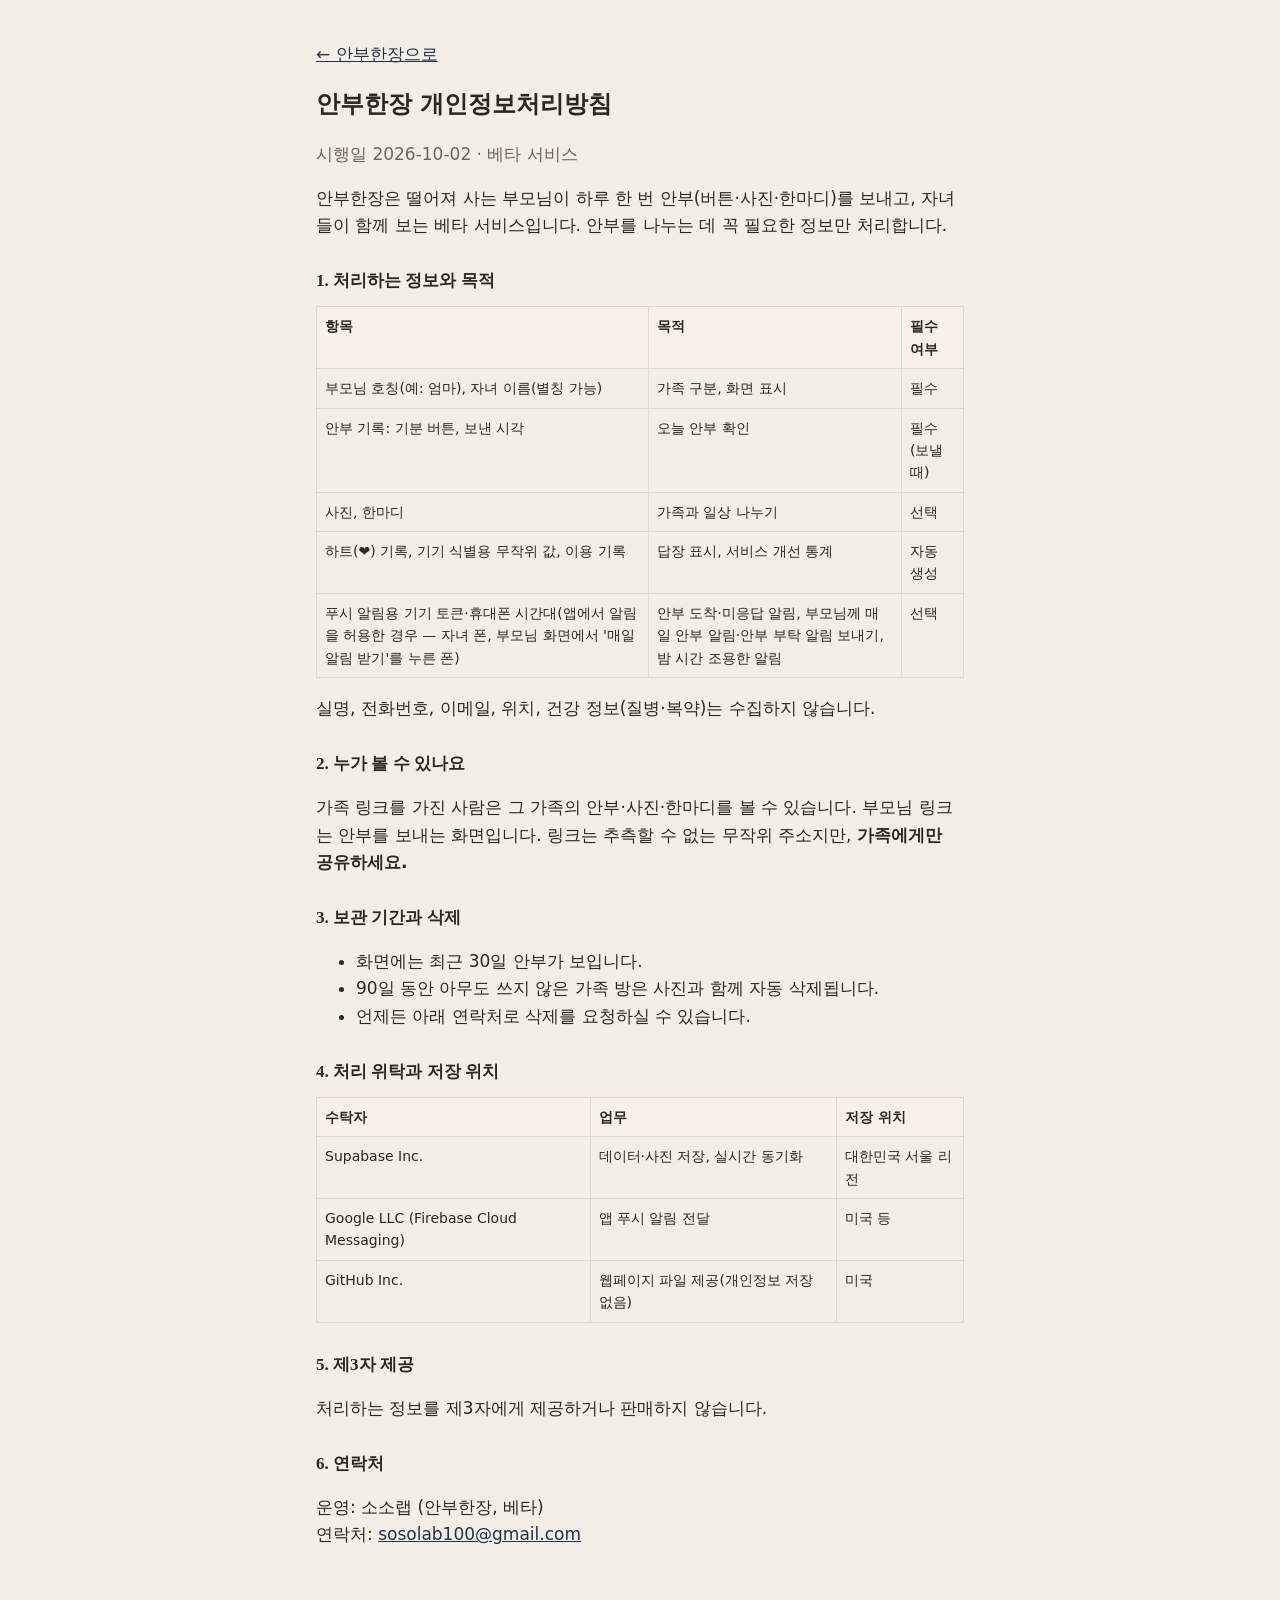
==== commit b1a4c81a: "문의 이메일 sosolab100@gmail.com Co-Authored-By: Claude Opus 5.5 <noreply@anthropic.com>" ====
--- a/privacy.html
+++ b/privacy.html
@@ -54,7 +54,7 @@
   <p>처리하는 정보를 제3자에게 제공하거나 판매하지 않습니다.</p>
 
   <h2>6. 연락처</h2>
-  <p>운영: 소소랩 (안부한장, 베타)<br>연락처: <a href="mailto:sosolab@gmail.com">sosolab@gmail.com</a></p>
+  <p>운영: 소소랩 (안부한장, 베타)<br>연락처: <a href="mailto:sosolab100@gmail.com">sosolab100@gmail.com</a></p>
 </main>
 </body>
 </html>
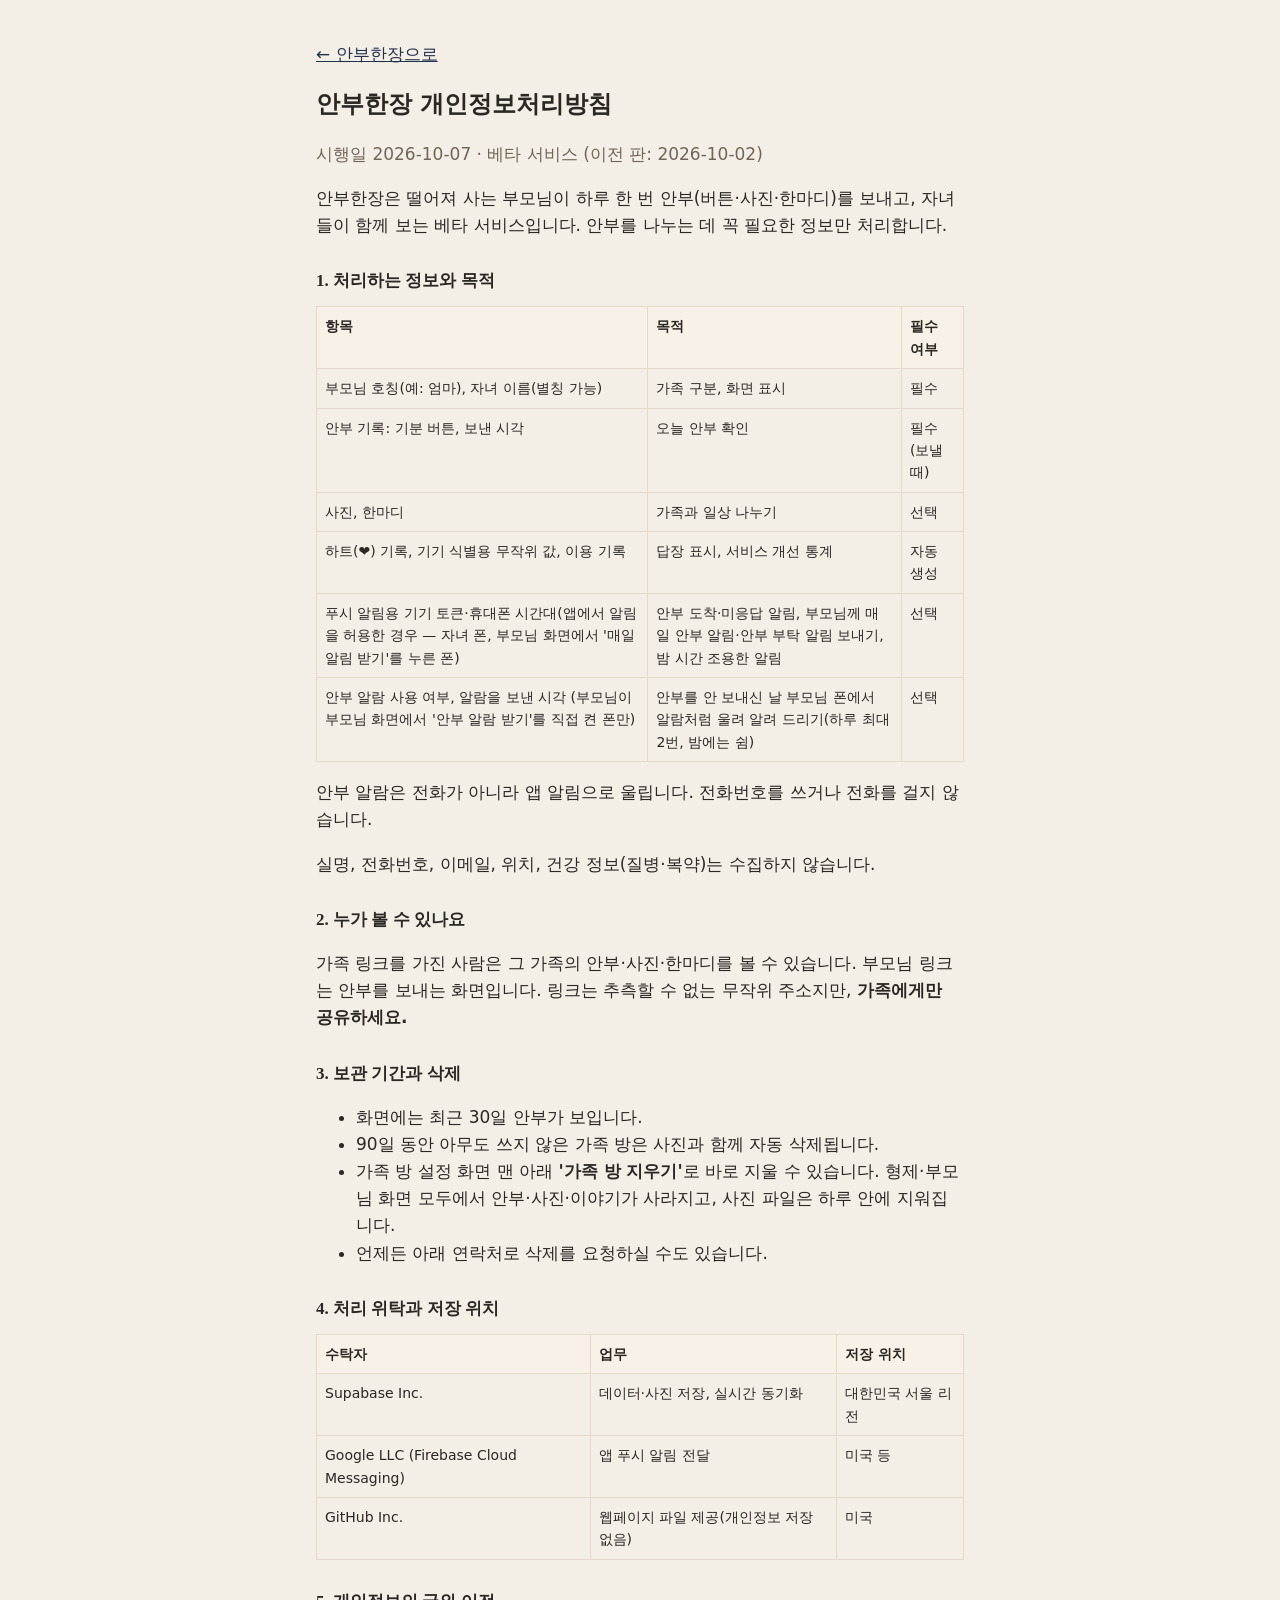
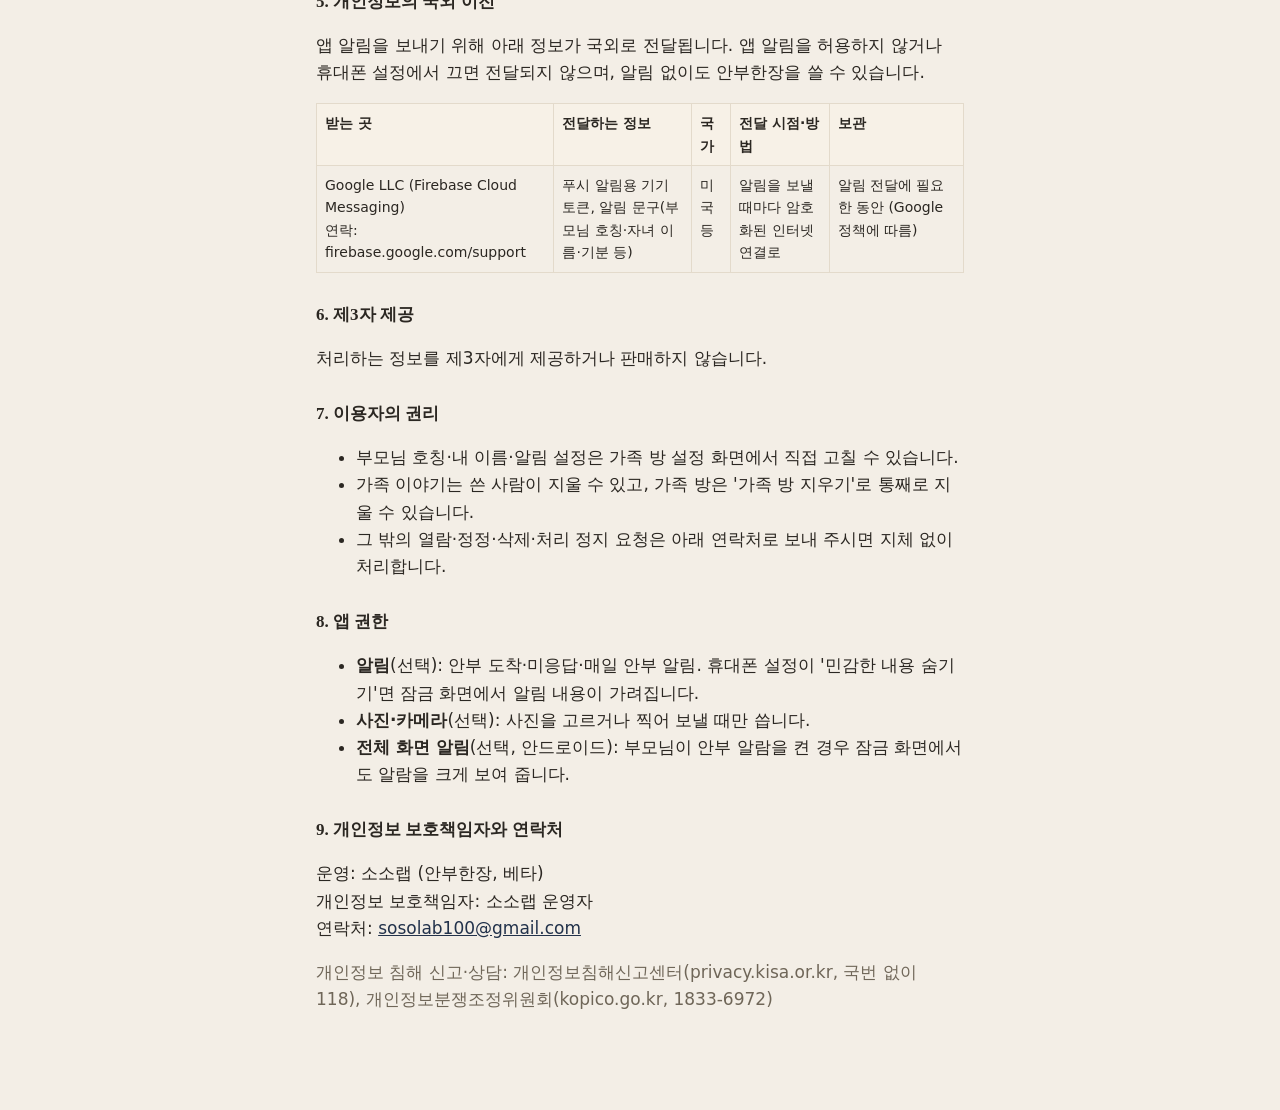
==== commit e4af9062: "0.5.6 점검 반영 Co-Authored-By: Claude Opus 5.5 <noreply@anthropic.com>" ====
--- a/privacy.html
+++ b/privacy.html
@@ -18,7 +18,7 @@
 <main>
   <p><a href="./">← 안부한장으로</a></p>
   <h1>안부한장 개인정보처리방침</h1>
-  <p class="muted">시행일 2026-10-02 · 베타 서비스</p>
+  <p class="muted">시행일 2026-10-07 · 베타 서비스 (이전 판: 2026-10-02)</p>
   <p>안부한장은 떨어져 사는 부모님이 하루 한 번 안부(버튼·사진·한마디)를 보내고, 자녀들이 함께 보는 베타 서비스입니다. 안부를 나누는 데 꼭 필요한 정보만 처리합니다.</p>
 
   <h2>1. 처리하는 정보와 목적</h2>
@@ -29,7 +29,9 @@
     <tr><td>사진, 한마디</td><td>가족과 일상 나누기</td><td>선택</td></tr>
     <tr><td>하트(❤️) 기록, 기기 식별용 무작위 값, 이용 기록</td><td>답장 표시, 서비스 개선 통계</td><td>자동 생성</td></tr>
     <tr><td>푸시 알림용 기기 토큰·휴대폰 시간대(앱에서 알림을 허용한 경우 — 자녀 폰, 부모님 화면에서 '매일 알림 받기'를 누른 폰)</td><td>안부 도착·미응답 알림, 부모님께 매일 안부 알림·안부 부탁 알림 보내기, 밤 시간 조용한 알림</td><td>선택</td></tr>
+    <tr><td>안부 알람 사용 여부, 알람을 보낸 시각 (부모님이 부모님 화면에서 '안부 알람 받기'를 직접 켠 폰만)</td><td>안부를 안 보내신 날 부모님 폰에서 알람처럼 울려 알려 드리기(하루 최대 2번, 밤에는 쉼)</td><td>선택</td></tr>
   </table>
+  <p>안부 알람은 전화가 아니라 앱 알림으로 울립니다. 전화번호를 쓰거나 전화를 걸지 않습니다.</p>
   <p>실명, 전화번호, 이메일, 위치, 건강 정보(질병·복약)는 수집하지 않습니다.</p>
 
   <h2>2. 누가 볼 수 있나요</h2>
@@ -39,7 +41,8 @@
   <ul>
     <li>화면에는 최근 30일 안부가 보입니다.</li>
     <li>90일 동안 아무도 쓰지 않은 가족 방은 사진과 함께 자동 삭제됩니다.</li>
-    <li>언제든 아래 연락처로 삭제를 요청하실 수 있습니다.</li>
+    <li>가족 방 설정 화면 맨 아래 <b>'가족 방 지우기'</b>로 바로 지울 수 있습니다. 형제·부모님 화면 모두에서 안부·사진·이야기가 사라지고, 사진 파일은 하루 안에 지워집니다.</li>
+    <li>언제든 아래 연락처로 삭제를 요청하실 수도 있습니다.</li>
   </ul>
 
   <h2>4. 처리 위탁과 저장 위치</h2>
@@ -50,11 +53,33 @@
     <tr><td>GitHub Inc.</td><td>웹페이지 파일 제공(개인정보 저장 없음)</td><td>미국</td></tr>
   </table>
 
-  <h2>5. 제3자 제공</h2>
+  <h2>5. 개인정보의 국외 이전</h2>
+  <p>앱 알림을 보내기 위해 아래 정보가 국외로 전달됩니다. 앱 알림을 허용하지 않거나 휴대폰 설정에서 끄면 전달되지 않으며, 알림 없이도 안부한장을 쓸 수 있습니다.</p>
+  <table>
+    <tr><th>받는 곳</th><th>전달하는 정보</th><th>국가</th><th>전달 시점·방법</th><th>보관</th></tr>
+    <tr><td>Google LLC (Firebase Cloud Messaging)<br>연락: firebase.google.com/support</td><td>푸시 알림용 기기 토큰, 알림 문구(부모님 호칭·자녀 이름·기분 등)</td><td>미국 등</td><td>알림을 보낼 때마다 암호화된 인터넷 연결로</td><td>알림 전달에 필요한 동안 (Google 정책에 따름)</td></tr>
+  </table>
+
+  <h2>6. 제3자 제공</h2>
   <p>처리하는 정보를 제3자에게 제공하거나 판매하지 않습니다.</p>
 
-  <h2>6. 연락처</h2>
-  <p>운영: 소소랩 (안부한장, 베타)<br>연락처: <a href="mailto:sosolab100@gmail.com">sosolab100@gmail.com</a></p>
+  <h2>7. 이용자의 권리</h2>
+  <ul>
+    <li>부모님 호칭·내 이름·알림 설정은 가족 방 설정 화면에서 직접 고칠 수 있습니다.</li>
+    <li>가족 이야기는 쓴 사람이 지울 수 있고, 가족 방은 '가족 방 지우기'로 통째로 지울 수 있습니다.</li>
+    <li>그 밖의 열람·정정·삭제·처리 정지 요청은 아래 연락처로 보내 주시면 지체 없이 처리합니다.</li>
+  </ul>
+
+  <h2>8. 앱 권한</h2>
+  <ul>
+    <li><b>알림</b>(선택): 안부 도착·미응답·매일 안부 알림. 휴대폰 설정이 '민감한 내용 숨기기'면 잠금 화면에서 알림 내용이 가려집니다.</li>
+    <li><b>사진·카메라</b>(선택): 사진을 고르거나 찍어 보낼 때만 씁니다.</li>
+    <li><b>전체 화면 알림</b>(선택, 안드로이드): 부모님이 안부 알람을 켠 경우 잠금 화면에서도 알람을 크게 보여 줍니다.</li>
+  </ul>
+
+  <h2>9. 개인정보 보호책임자와 연락처</h2>
+  <p>운영: 소소랩 (안부한장, 베타)<br>개인정보 보호책임자: 소소랩 운영자<br>연락처: <a href="mailto:sosolab100@gmail.com">sosolab100@gmail.com</a></p>
+  <p class="muted">개인정보 침해 신고·상담: 개인정보침해신고센터(privacy.kisa.or.kr, 국번 없이 118), 개인정보분쟁조정위원회(kopico.go.kr, 1833-6972)</p>
 </main>
 </body>
 </html>
--- a/styles.css
+++ b/styles.css
@@ -395,3 +395,16 @@
 .undo-bar span { flex: 1; } .undo-bar button { border: 0; border-radius: 99px; background: #fff; color: var(--navy); font-size: 20px; font-weight: 900; padding: 12px 22px; cursor: pointer; }
 .undo-bar i { position: absolute; left: 0; bottom: 0; height: 5px; width: 100%; background: var(--rose); transform-origin: left; animation: undo-shrink linear forwards; }
 @keyframes undo-shrink { to { transform: scaleX(0); } }
+/* 못 불러왔을 때 화면 (10/7) */
+.err-screen p { margin: 0 0 18px; word-break: keep-all; }
+.err-screen .btn { min-height: 52px; padding: 12px 28px; }
+.err-screen p:last-child { margin: 18px 0 0; }
+/* 10/7 점검: 잘못 연 링크 안내 · 카톡 안 브라우저 · 부모님 폰 상태 · 알림 켜기 · 가족 방 지우기 */
+.wrong-link { margin: 12px 0; padding: 14px 16px; border-radius: 16px; background: var(--amber-soft); font-size: 16px; line-height: 1.55; word-break: keep-all; }
+.wrong-link a { display: inline-block; margin-top: 6px; font-weight: 800; }
+.kakao-bar { margin: 10px 0; padding: 10px 14px; border-radius: 14px; background: var(--sun-soft); font-size: 15px; word-break: keep-all; }
+.kakao-bar a { font-weight: 800; }
+.parent-state { margin: 8px 2px 0; }
+.push-card { margin: 14px 0; }
+.danger-zone { margin-top: 28px; }
+.btn.danger { background: transparent; color: var(--rose); box-shadow: inset 0 0 0 1.5px var(--rose); }
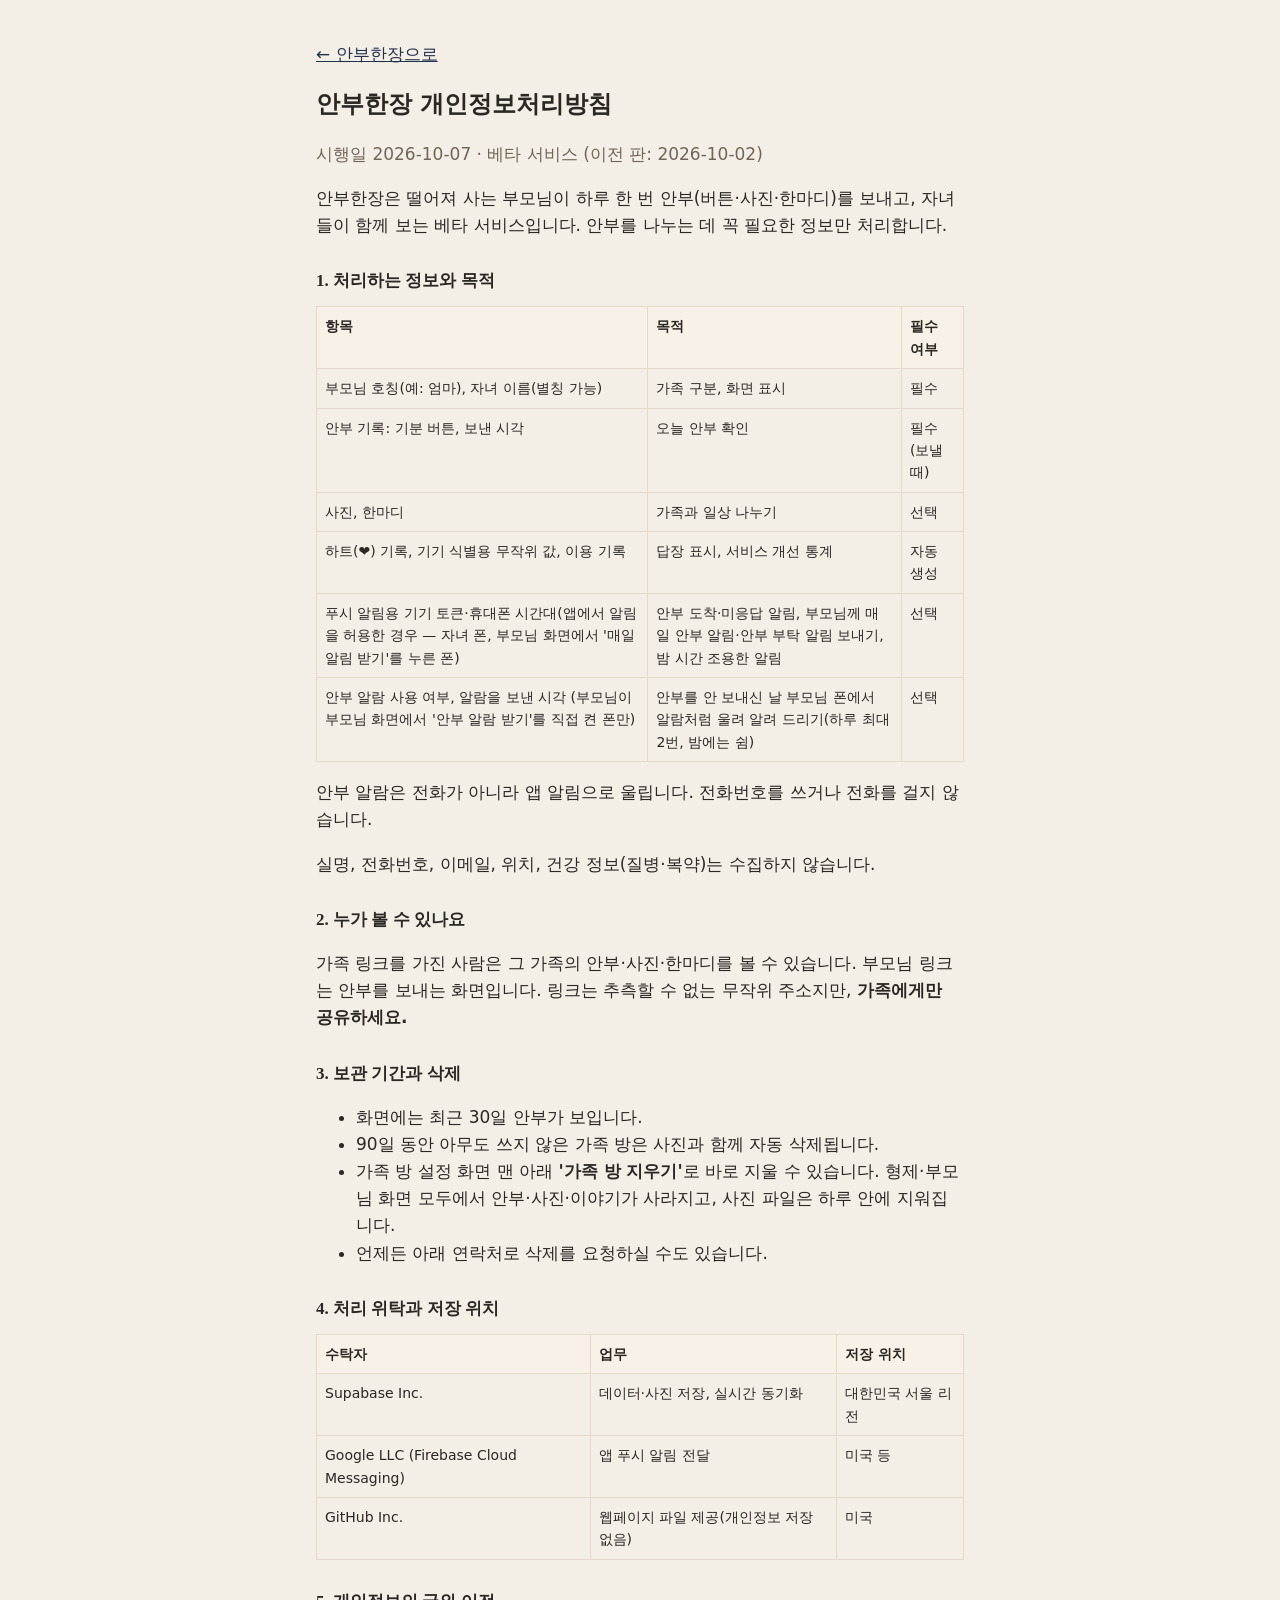
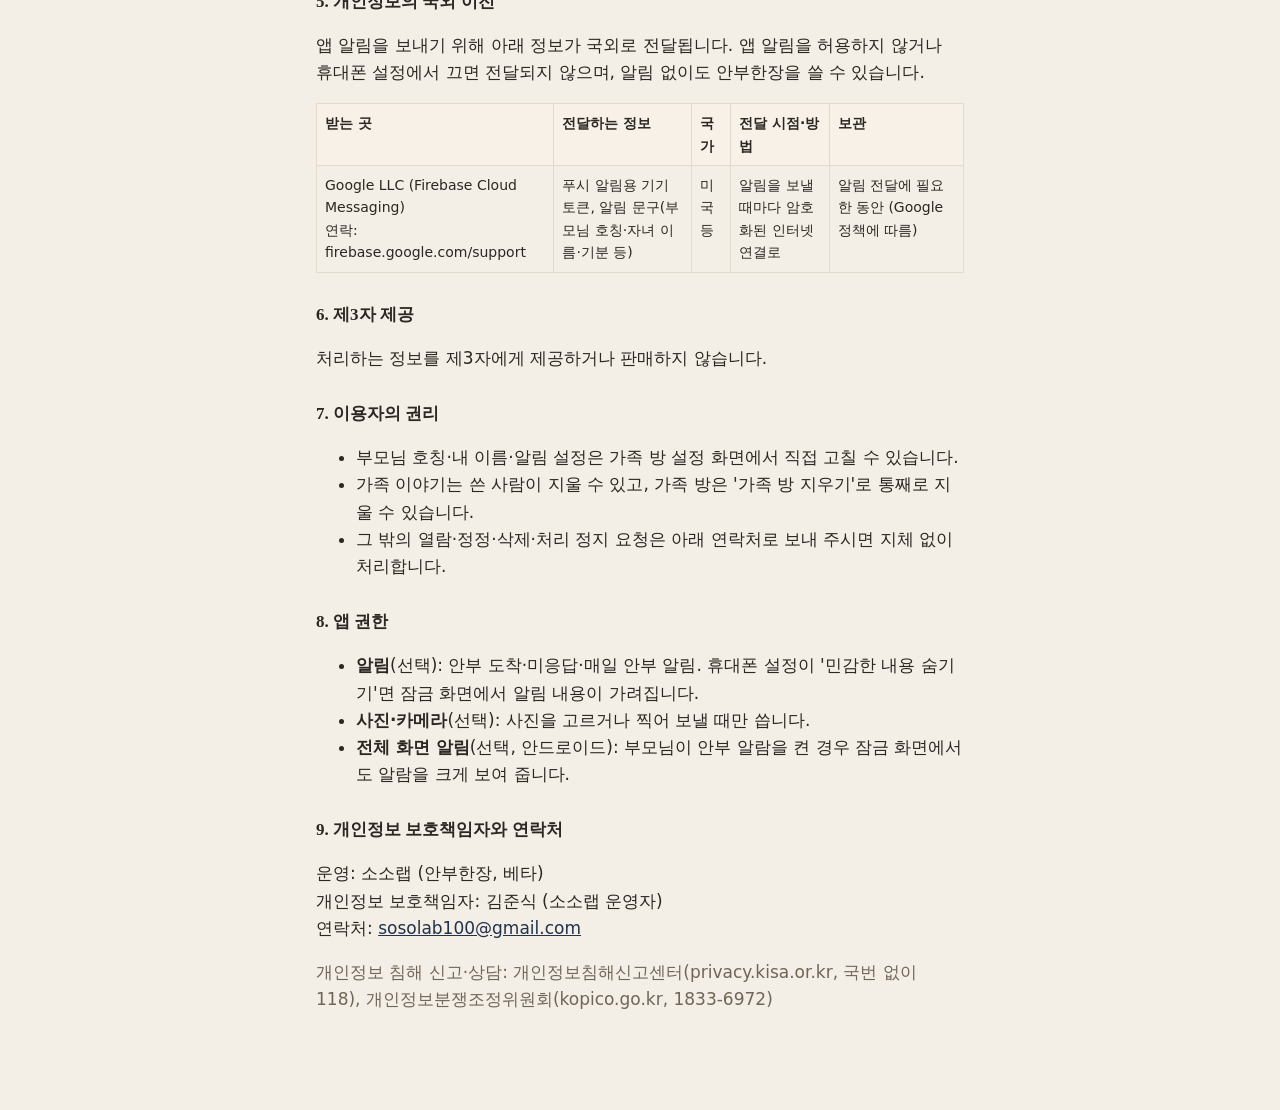
==== commit 53a567dc: "개인정보처리방침 보호책임자 명시 Co-Authored-By: Claude Opus 5.5 <noreply@anthropic.com>" ====
--- a/privacy.html
+++ b/privacy.html
@@ -78,7 +78,7 @@
   </ul>
 
   <h2>9. 개인정보 보호책임자와 연락처</h2>
-  <p>운영: 소소랩 (안부한장, 베타)<br>개인정보 보호책임자: 소소랩 운영자<br>연락처: <a href="mailto:sosolab100@gmail.com">sosolab100@gmail.com</a></p>
+  <p>운영: 소소랩 (안부한장, 베타)<br>개인정보 보호책임자: 김준식 (소소랩 운영자)<br>연락처: <a href="mailto:sosolab100@gmail.com">sosolab100@gmail.com</a></p>
   <p class="muted">개인정보 침해 신고·상담: 개인정보침해신고센터(privacy.kisa.or.kr, 국번 없이 118), 개인정보분쟁조정위원회(kopico.go.kr, 1833-6972)</p>
 </main>
 </body>
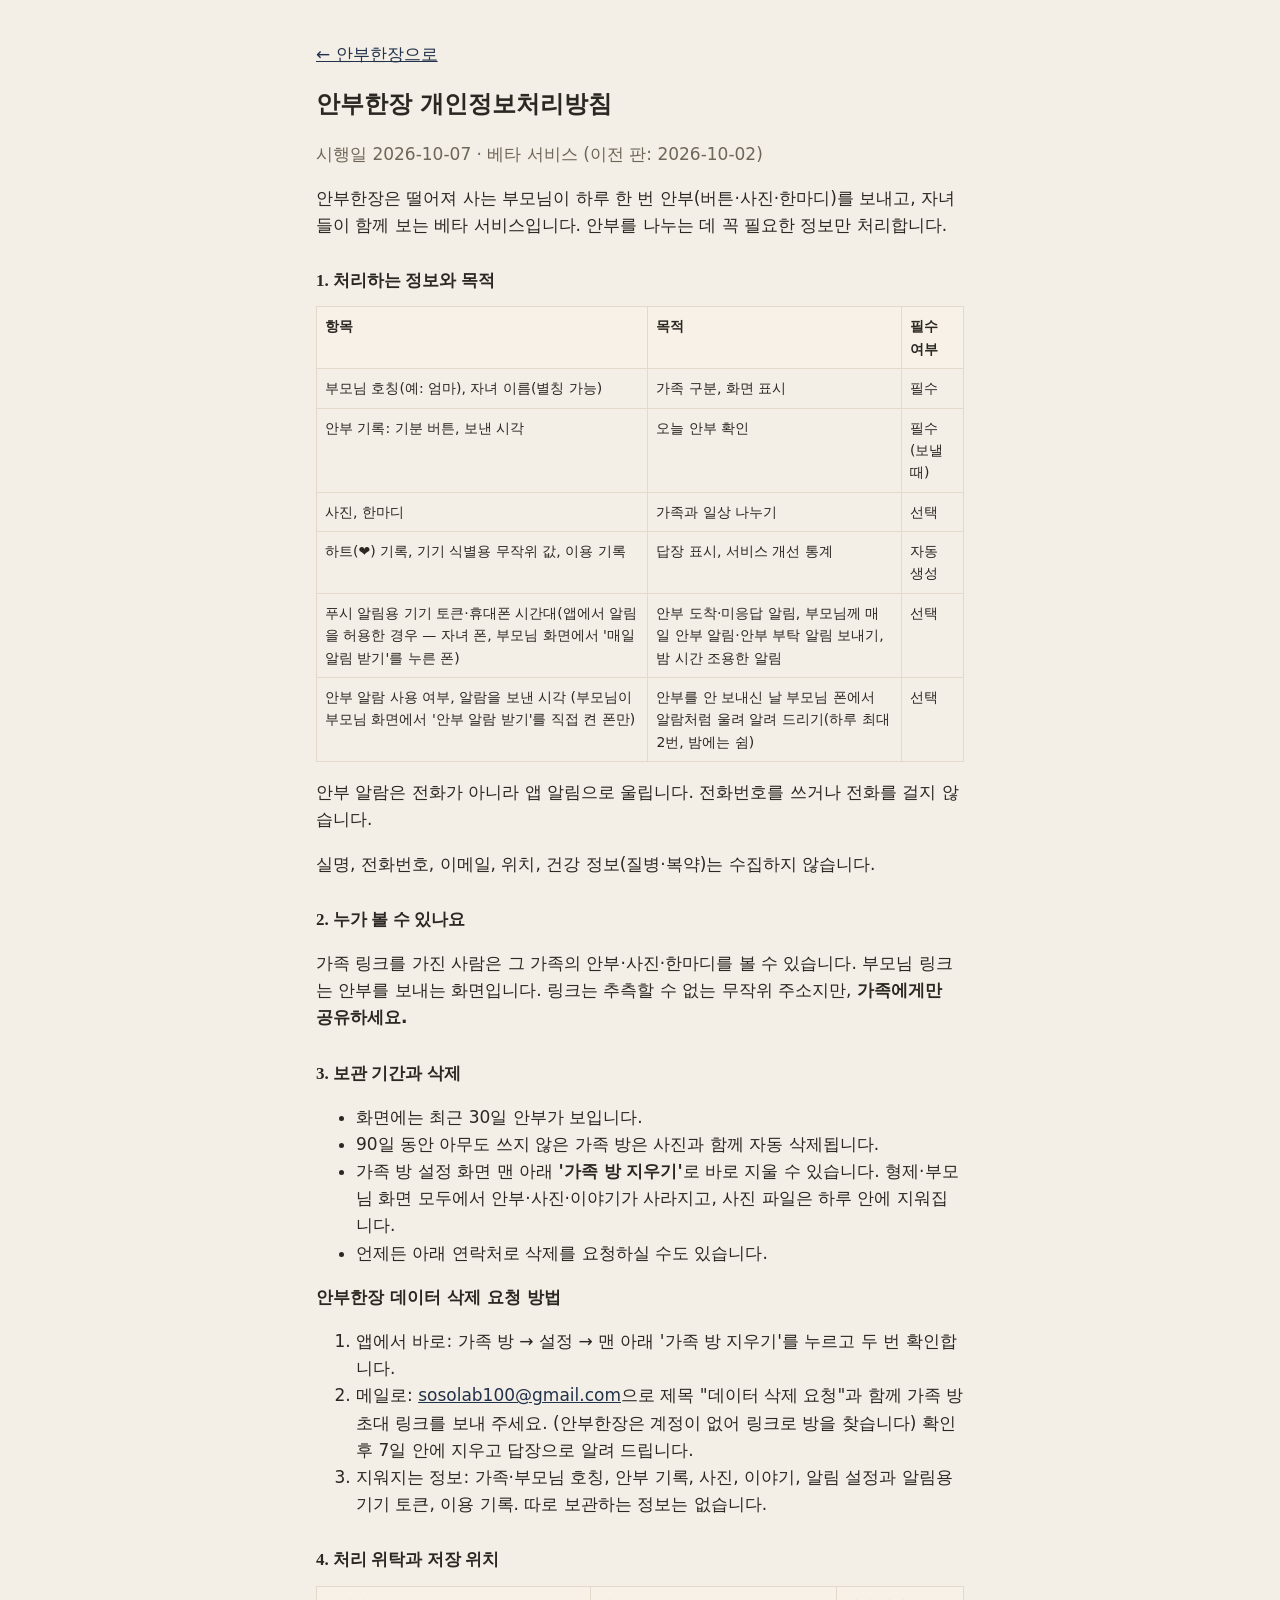
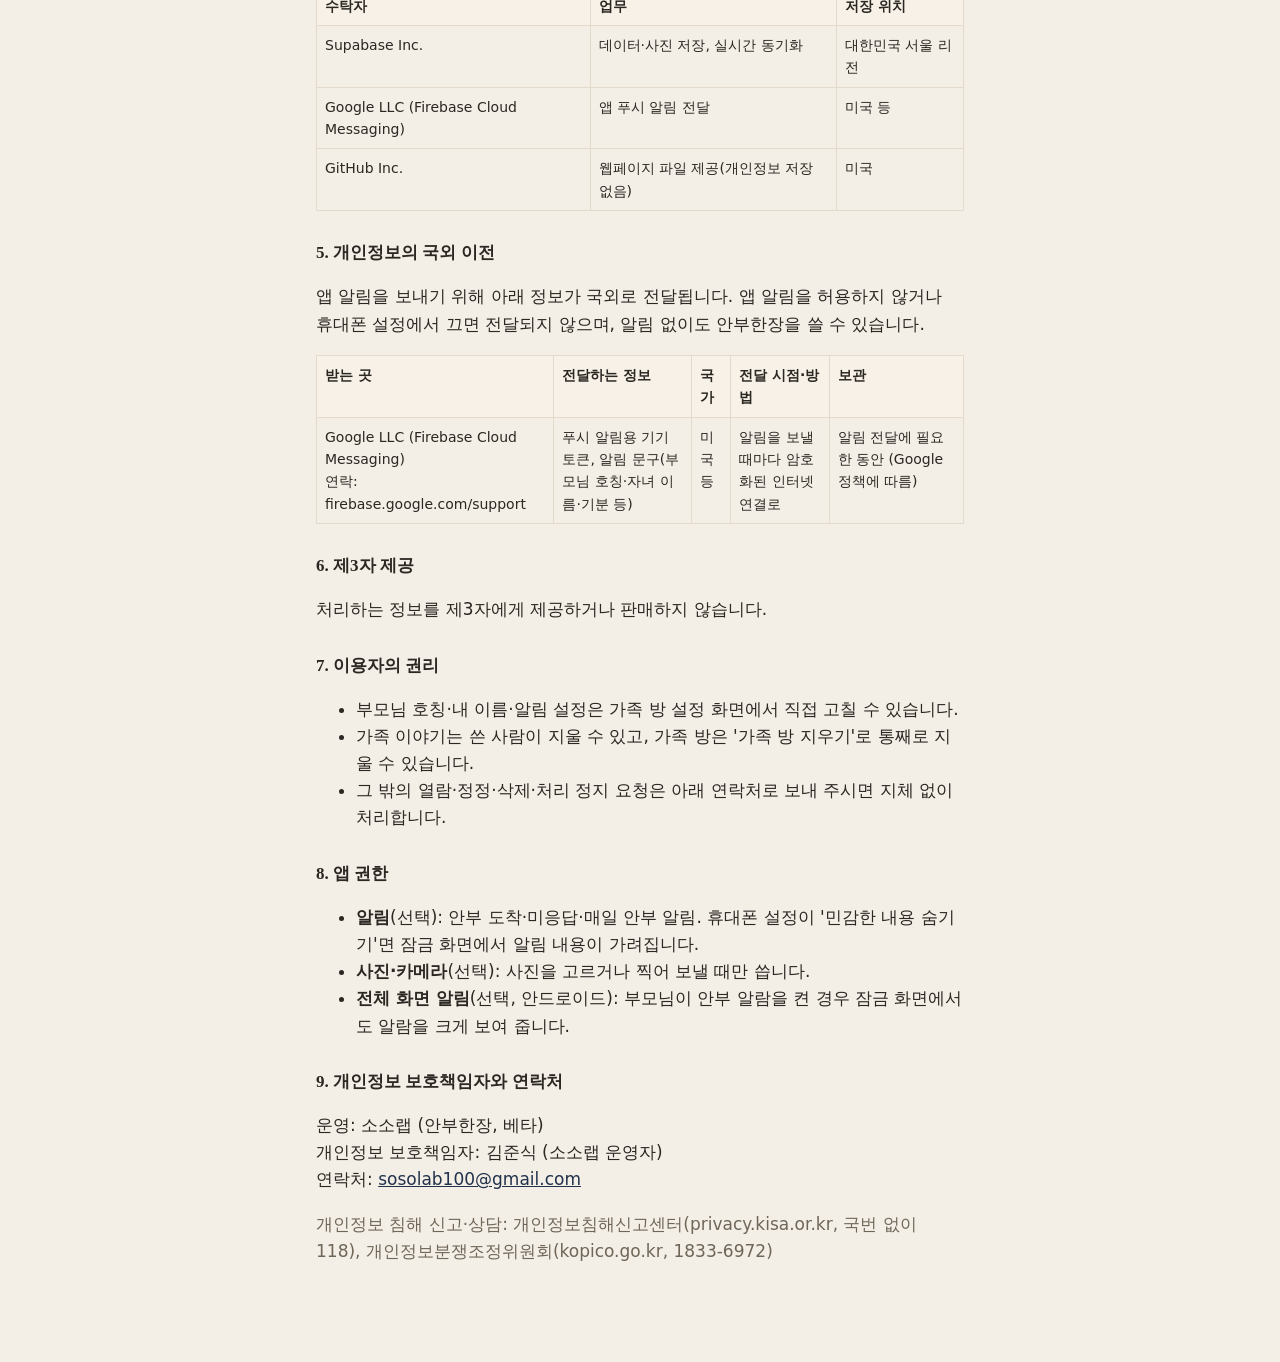
==== commit ed323f48: "개인정보처리방침 데이터 삭제 요청 방법 Co-Authored-By: Claude Opus 5.5 <noreply@anthropic.com>" ====
--- a/privacy.html
+++ b/privacy.html
@@ -37,13 +37,19 @@
   <h2>2. 누가 볼 수 있나요</h2>
   <p>가족 링크를 가진 사람은 그 가족의 안부·사진·한마디를 볼 수 있습니다. 부모님 링크는 안부를 보내는 화면입니다. 링크는 추측할 수 없는 무작위 주소지만, <b>가족에게만 공유하세요.</b></p>
 
-  <h2>3. 보관 기간과 삭제</h2>
+  <h2 id="delete">3. 보관 기간과 삭제</h2>
   <ul>
     <li>화면에는 최근 30일 안부가 보입니다.</li>
     <li>90일 동안 아무도 쓰지 않은 가족 방은 사진과 함께 자동 삭제됩니다.</li>
     <li>가족 방 설정 화면 맨 아래 <b>'가족 방 지우기'</b>로 바로 지울 수 있습니다. 형제·부모님 화면 모두에서 안부·사진·이야기가 사라지고, 사진 파일은 하루 안에 지워집니다.</li>
     <li>언제든 아래 연락처로 삭제를 요청하실 수도 있습니다.</li>
   </ul>
+  <p><b>안부한장 데이터 삭제 요청 방법</b></p>
+  <ol>
+    <li>앱에서 바로: 가족 방 → 설정 → 맨 아래 '가족 방 지우기'를 누르고 두 번 확인합니다.</li>
+    <li>메일로: <a href="mailto:sosolab100@gmail.com">sosolab100@gmail.com</a>으로 제목 "데이터 삭제 요청"과 함께 가족 방 초대 링크를 보내 주세요. (안부한장은 계정이 없어 링크로 방을 찾습니다) 확인 후 7일 안에 지우고 답장으로 알려 드립니다.</li>
+    <li>지워지는 정보: 가족·부모님 호칭, 안부 기록, 사진, 이야기, 알림 설정과 알림용 기기 토큰, 이용 기록. 따로 보관하는 정보는 없습니다.</li>
+  </ol>
 
   <h2>4. 처리 위탁과 저장 위치</h2>
   <table>
--- a/styles.css
+++ b/styles.css
@@ -408,3 +408,8 @@
 .push-card { margin: 14px 0; }
 .danger-zone { margin-top: 28px; }
 .btn.danger { background: transparent; color: var(--rose); box-shadow: inset 0 0 0 1.5px var(--rose); }
+/* 10/7 성장: 내가 전화드릴게요 · 이번 주 공유 */
+.call-claim { margin: 10px 2px 0; padding: 12px 14px; border-radius: 14px; background: var(--sage-soft); font-size: 16px; word-break: keep-all; }
+.call-claim .b-del { margin-left: 6px; }
+.call-hint { margin: 6px 2px 0; }
+.week-share { margin-top: 12px; }
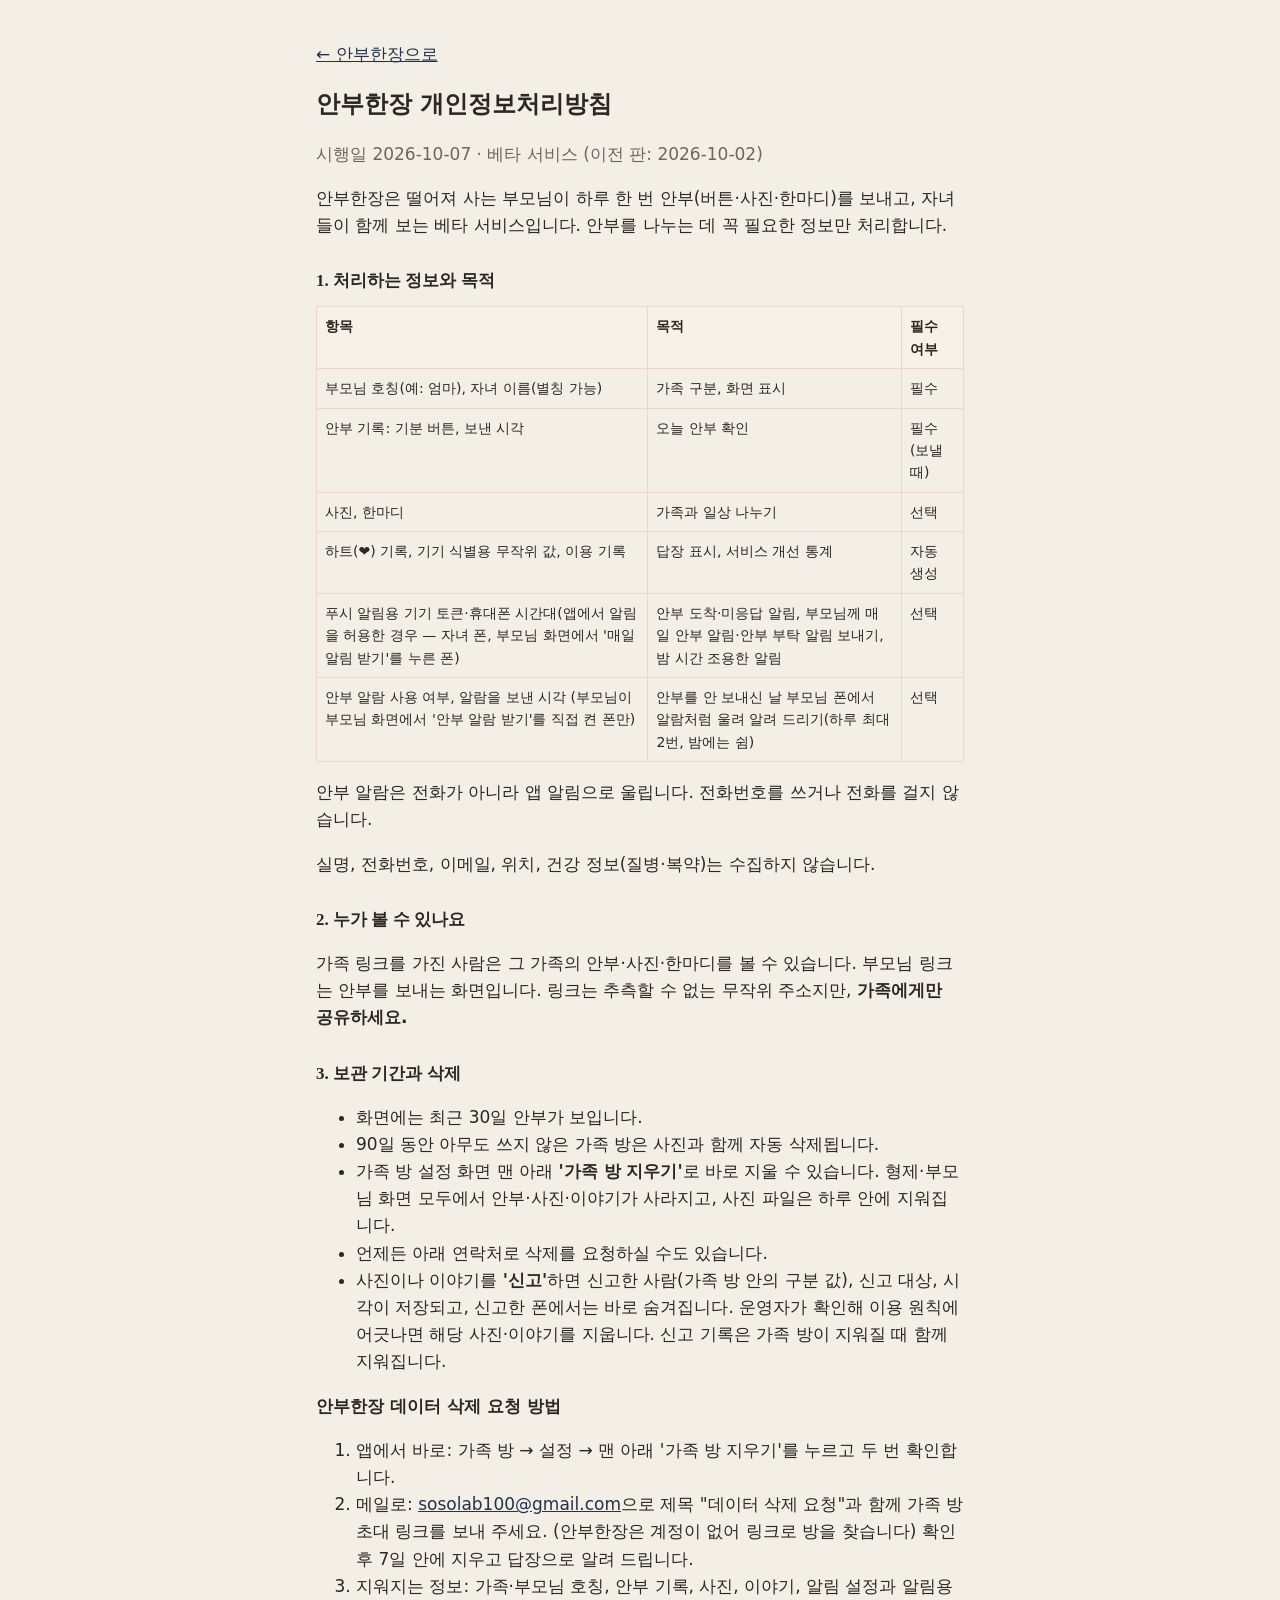
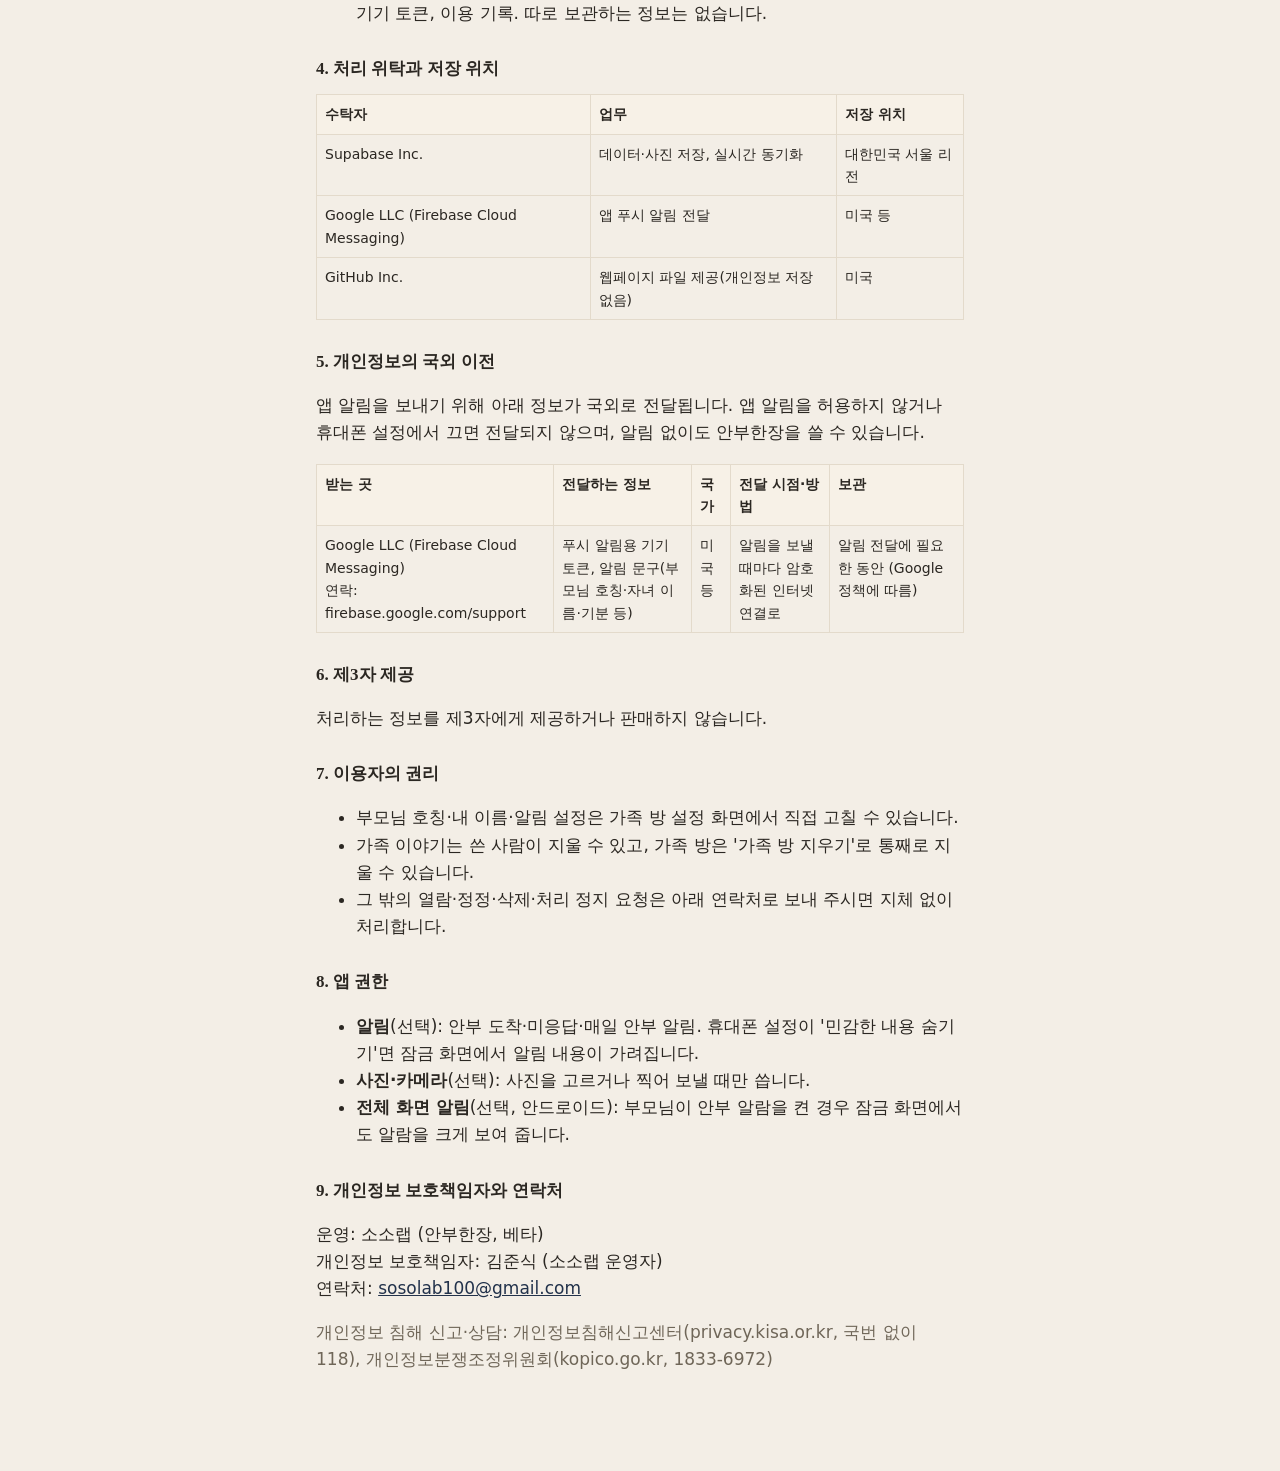
==== commit c73188db: "사진·이야기 신고 Co-Authored-By: Claude Opus 5.5 <noreply@anthropic.com>" ====
--- a/privacy.html
+++ b/privacy.html
@@ -43,6 +43,7 @@
     <li>90일 동안 아무도 쓰지 않은 가족 방은 사진과 함께 자동 삭제됩니다.</li>
     <li>가족 방 설정 화면 맨 아래 <b>'가족 방 지우기'</b>로 바로 지울 수 있습니다. 형제·부모님 화면 모두에서 안부·사진·이야기가 사라지고, 사진 파일은 하루 안에 지워집니다.</li>
     <li>언제든 아래 연락처로 삭제를 요청하실 수도 있습니다.</li>
+    <li>사진이나 이야기를 <b>'신고'</b>하면 신고한 사람(가족 방 안의 구분 값), 신고 대상, 시각이 저장되고, 신고한 폰에서는 바로 숨겨집니다. 운영자가 확인해 이용 원칙에 어긋나면 해당 사진·이야기를 지웁니다. 신고 기록은 가족 방이 지워질 때 함께 지워집니다.</li>
   </ul>
   <p><b>안부한장 데이터 삭제 요청 방법</b></p>
   <ol>
--- a/styles.css
+++ b/styles.css
@@ -225,6 +225,7 @@
 .kid-note .photo { width: 100%; max-height: 360px; object-fit: cover; border-radius: 10px; display: block; margin-bottom: 8px; cursor: zoom-in; background: var(--paper-2); }
 .kn-msg { font-family: var(--serif); font-size: 21px; line-height: 1.5; margin: 0 0 10px; word-break: keep-all; }
 .kn-heart { min-height: 48px; font-size: 17px; padding: 6px 18px; }
+.kn-report { display: block; margin: 6px 0 0 auto; padding: 10px 6px; }
 
 /* ── 당겨서 새로고침 ── */
 .ptr { position: fixed; top: calc(env(safe-area-inset-top) - 44px); left: 50%; z-index: 40; width: 40px; height: 40px; border-radius: 50%; background: var(--paper);
@@ -238,6 +239,7 @@
 .photo-viewer { position: fixed; inset: 0; z-index: 50; background: rgba(20, 18, 15, .94); display: flex; flex-direction: column; align-items: center; justify-content: center; gap: 12px; padding: 16px; }
 .photo-viewer img { max-width: 100%; max-height: 85vh; object-fit: contain; border-radius: 6px; border: 8px solid #fff; }
 .photo-viewer span { color: #ccc; }
+.photo-viewer .pv-report { border: 0; background: none; color: #bbb; font-size: 14px; text-decoration: underline; padding: 10px; cursor: pointer; }
 #toast { position: fixed; left: 50%; bottom: 40px; transform: translateX(-50%); background: var(--navy); color: #fff; padding: 12px 20px; border-radius: 99px;
   font-size: 16px; opacity: 0; pointer-events: none; transition: opacity .2s; z-index: 60; max-width: calc(100% - 32px); box-shadow: var(--shadow); }
 #toast.on { opacity: 1; }
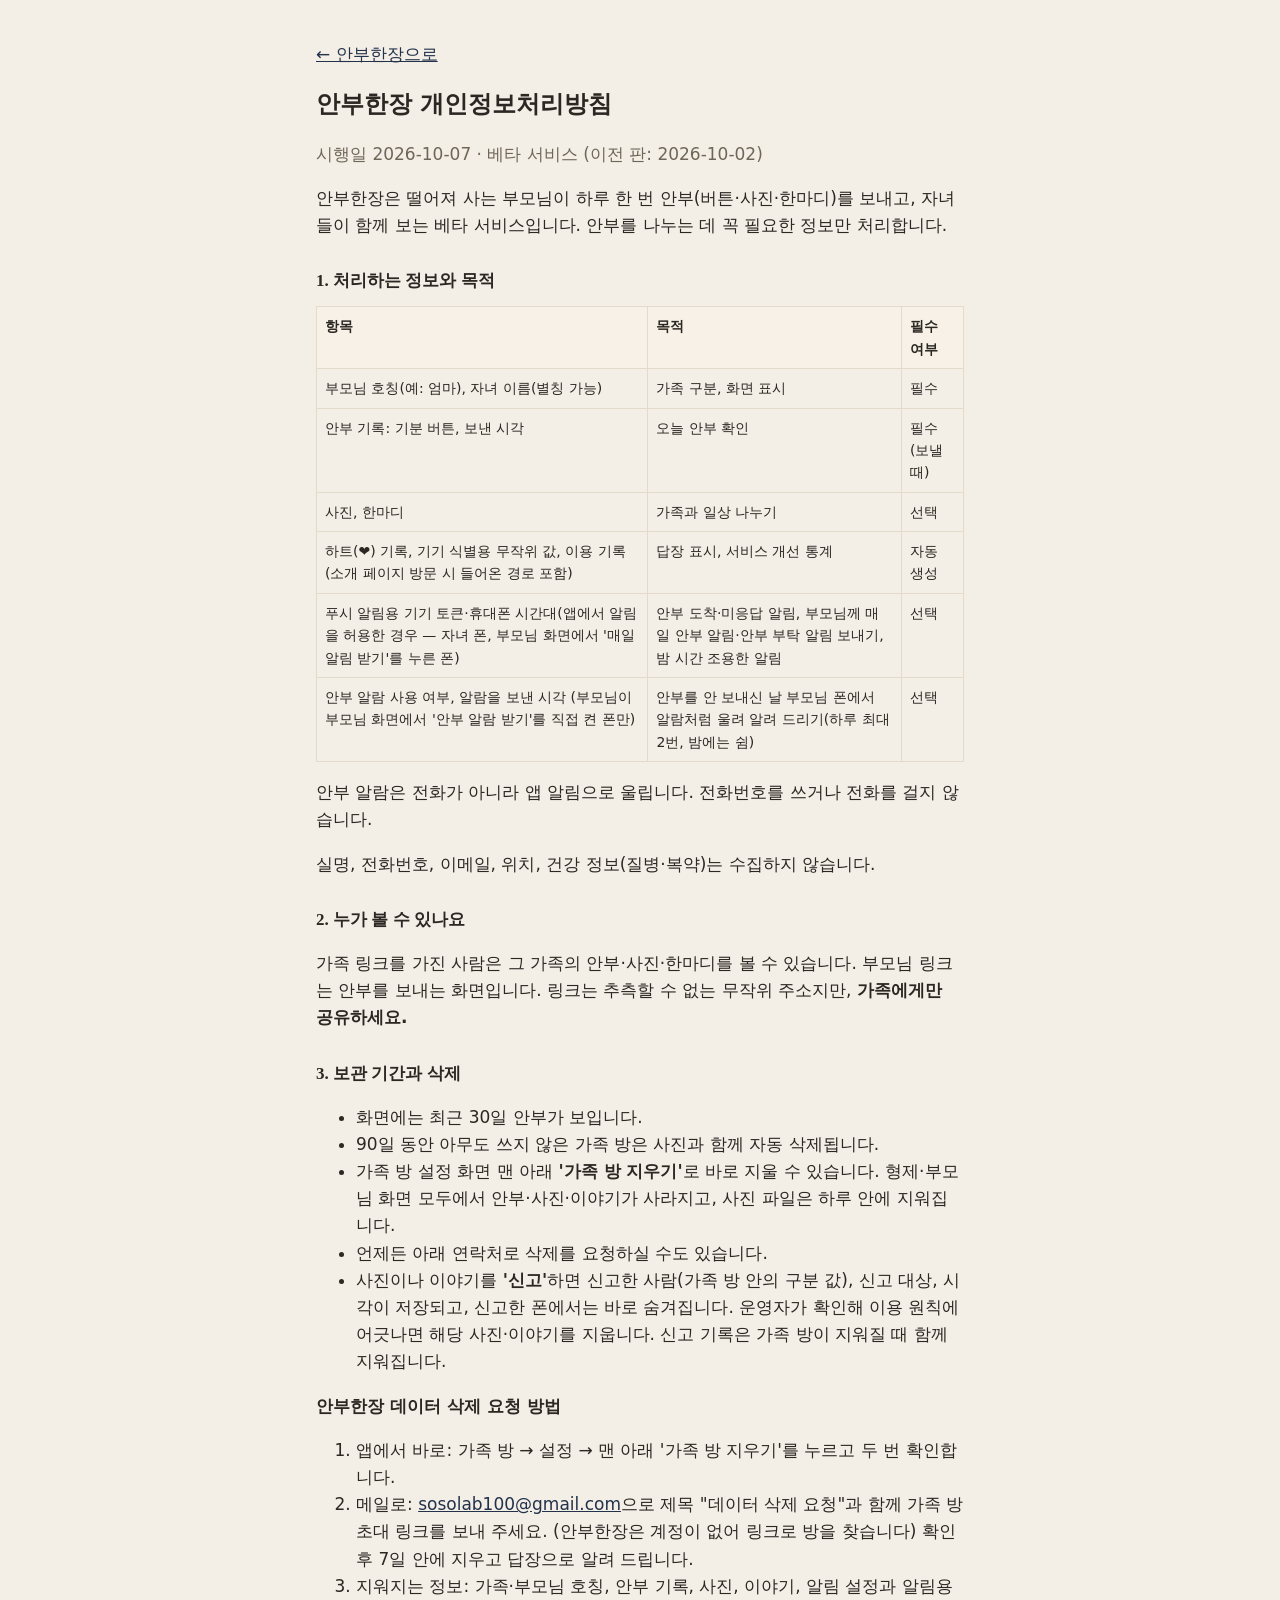
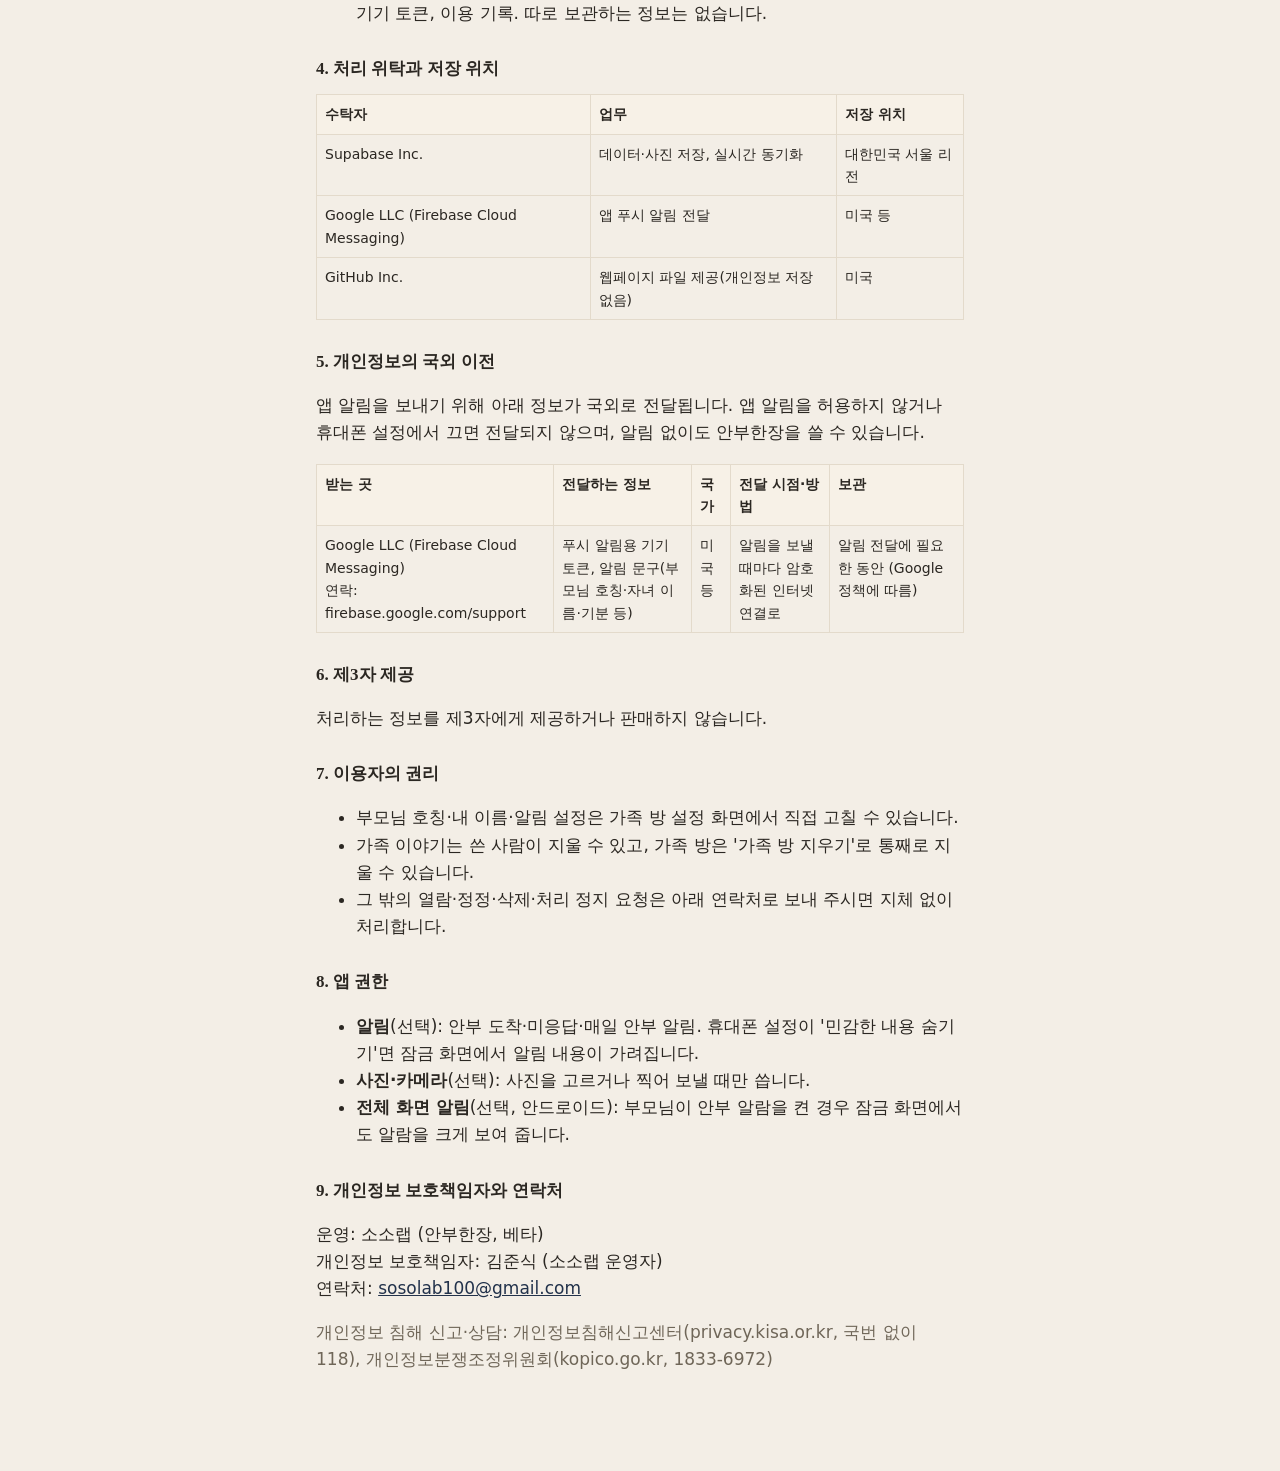
==== commit cb1f7485: "유입 경로 지표 Co-Authored-By: Claude Opus 5.5 <noreply@anthropic.com>" ====
--- a/privacy.html
+++ b/privacy.html
@@ -27,7 +27,7 @@
     <tr><td>부모님 호칭(예: 엄마), 자녀 이름(별칭 가능)</td><td>가족 구분, 화면 표시</td><td>필수</td></tr>
     <tr><td>안부 기록: 기분 버튼, 보낸 시각</td><td>오늘 안부 확인</td><td>필수(보낼 때)</td></tr>
     <tr><td>사진, 한마디</td><td>가족과 일상 나누기</td><td>선택</td></tr>
-    <tr><td>하트(❤️) 기록, 기기 식별용 무작위 값, 이용 기록</td><td>답장 표시, 서비스 개선 통계</td><td>자동 생성</td></tr>
+    <tr><td>하트(❤️) 기록, 기기 식별용 무작위 값, 이용 기록(소개 페이지 방문 시 들어온 경로 포함)</td><td>답장 표시, 서비스 개선 통계</td><td>자동 생성</td></tr>
     <tr><td>푸시 알림용 기기 토큰·휴대폰 시간대(앱에서 알림을 허용한 경우 — 자녀 폰, 부모님 화면에서 '매일 알림 받기'를 누른 폰)</td><td>안부 도착·미응답 알림, 부모님께 매일 안부 알림·안부 부탁 알림 보내기, 밤 시간 조용한 알림</td><td>선택</td></tr>
     <tr><td>안부 알람 사용 여부, 알람을 보낸 시각 (부모님이 부모님 화면에서 '안부 알람 받기'를 직접 켠 폰만)</td><td>안부를 안 보내신 날 부모님 폰에서 알람처럼 울려 알려 드리기(하루 최대 2번, 밤에는 쉼)</td><td>선택</td></tr>
   </table>
--- a/styles.css
+++ b/styles.css
@@ -415,3 +415,12 @@
 .call-claim .b-del { margin-left: 6px; }
 .call-hint { margin: 6px 2px 0; }
 .week-share { margin-top: 12px; }
+
+/* ── 부모님 두 분 (hb_014) ── */
+.today-wrap.multi .p-sub { margin: 18px 0 8px; font-size: 17px; font-weight: 800; color: var(--ink); }
+.today-wrap.multi .p-sub:first-child { margin-top: 0; }
+.stamp-who { margin: 10px 0 4px; font-size: 14px; font-weight: 700; color: var(--muted); }
+.add-hint { margin: 12px 0 0; text-align: center; }
+.partner-sent { margin: 10px 0 0; font-size: 18px; color: var(--muted); }
+.add-parent .chips { margin-bottom: 8px; }
+.pp-widget [hidden] { display: none !important; }
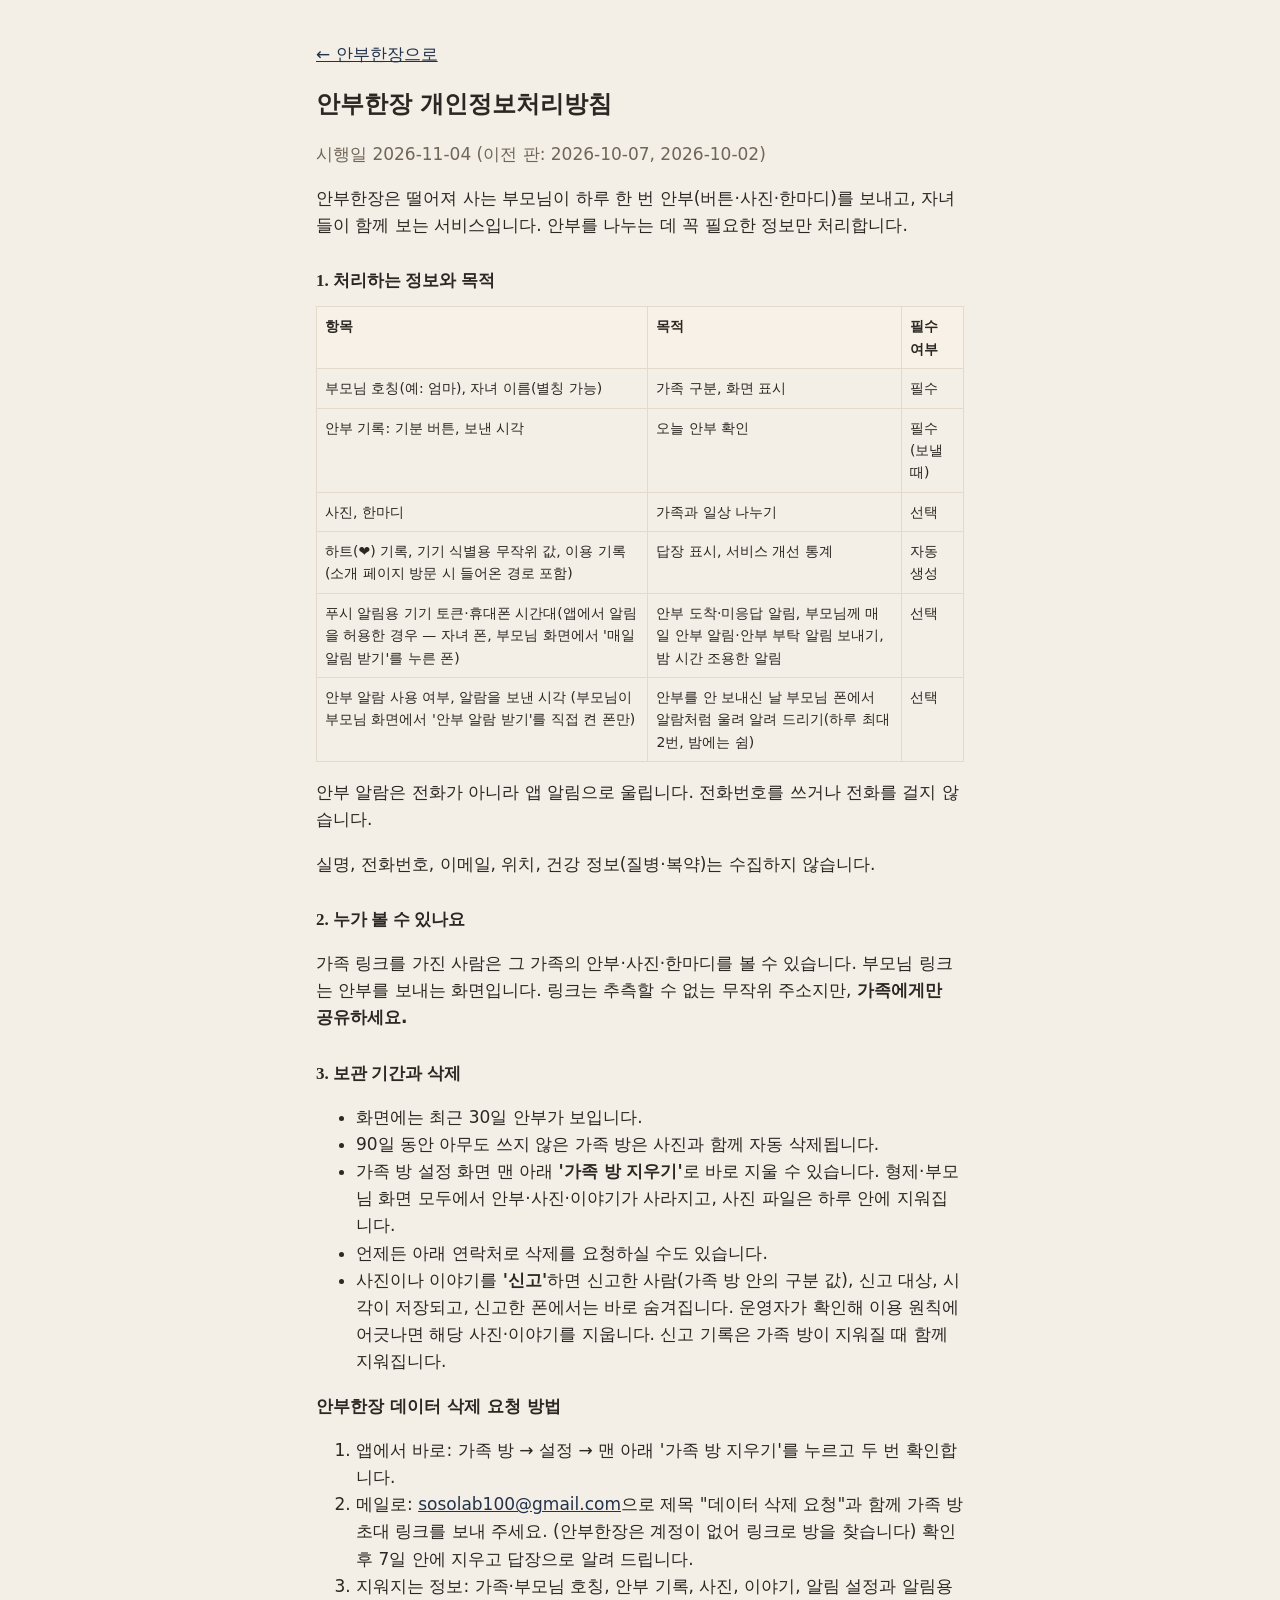
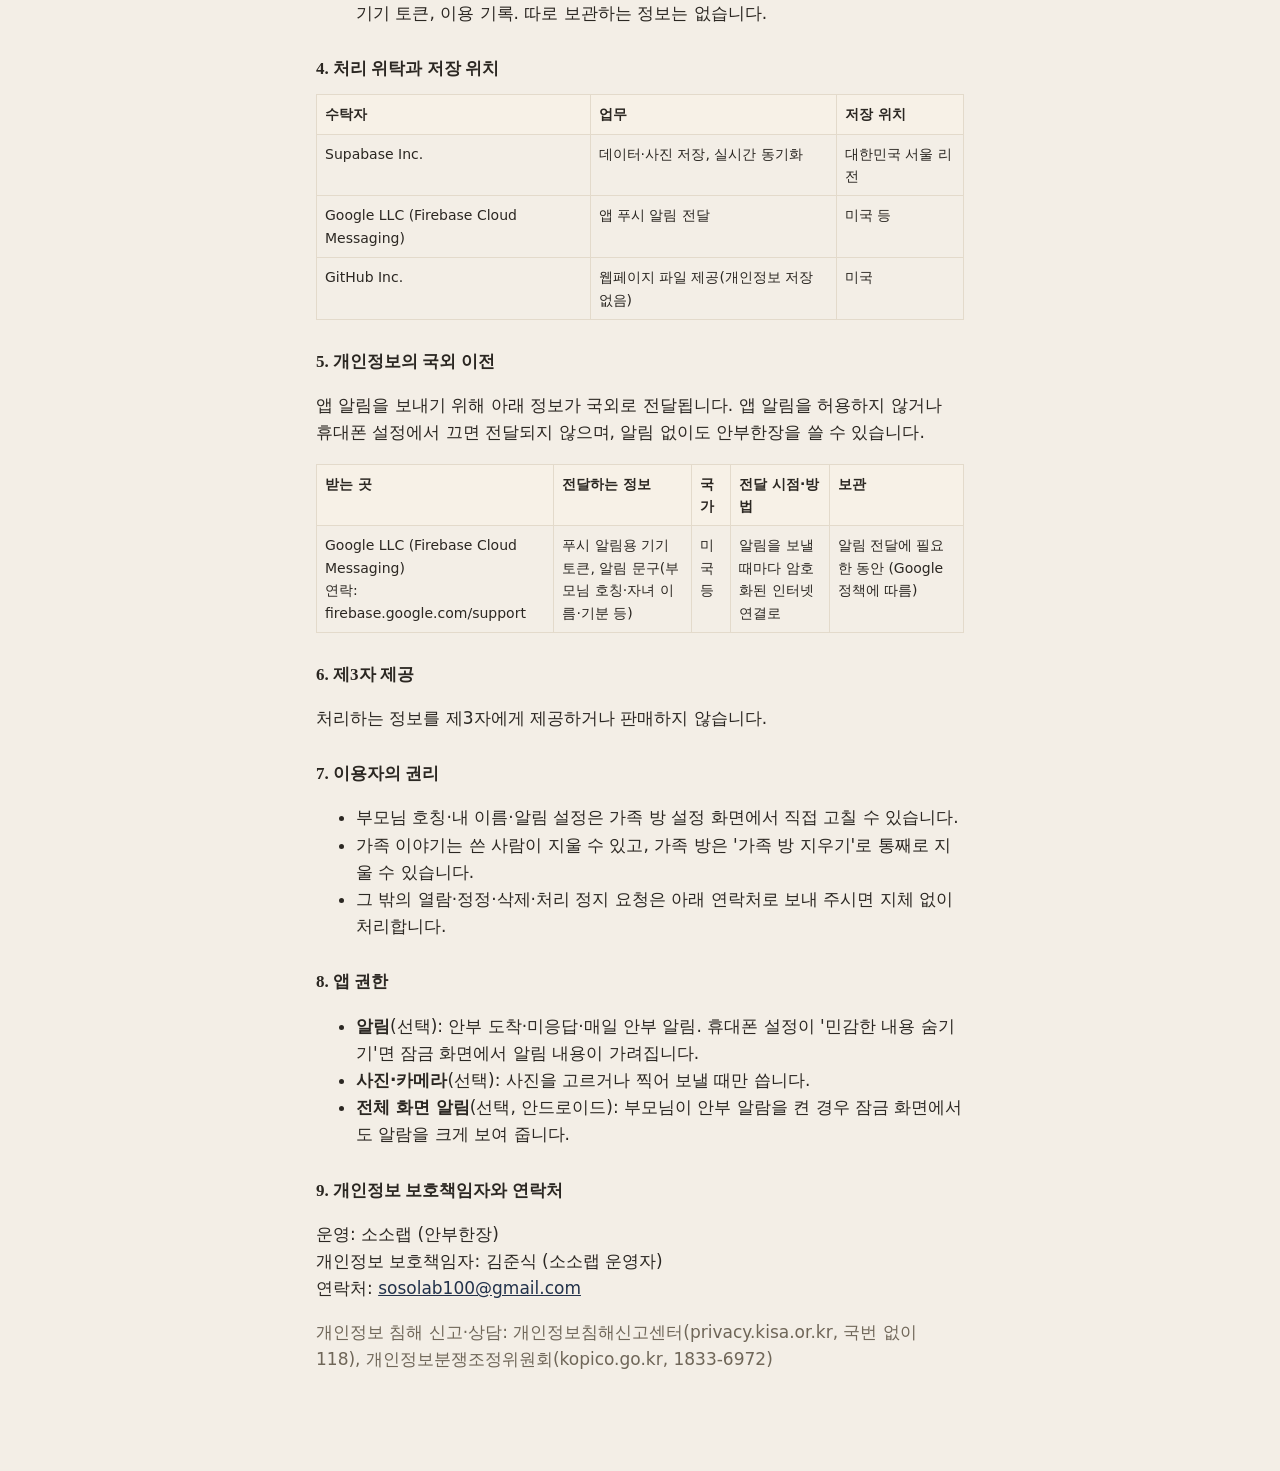
==== commit a3155a69: "'베타' 표시 떼기 Co-Authored-By: Claude Opus 5.5 <noreply@anthropic.com>" ====
--- a/privacy.html
+++ b/privacy.html
@@ -18,8 +18,8 @@
 <main>
   <p><a href="./">← 안부한장으로</a></p>
   <h1>안부한장 개인정보처리방침</h1>
-  <p class="muted">시행일 2026-10-07 · 베타 서비스 (이전 판: 2026-10-02)</p>
-  <p>안부한장은 떨어져 사는 부모님이 하루 한 번 안부(버튼·사진·한마디)를 보내고, 자녀들이 함께 보는 베타 서비스입니다. 안부를 나누는 데 꼭 필요한 정보만 처리합니다.</p>
+  <p class="muted">시행일 2026-11-04 (이전 판: 2026-10-07, 2026-10-02)</p>
+  <p>안부한장은 떨어져 사는 부모님이 하루 한 번 안부(버튼·사진·한마디)를 보내고, 자녀들이 함께 보는 서비스입니다. 안부를 나누는 데 꼭 필요한 정보만 처리합니다.</p>
 
   <h2>1. 처리하는 정보와 목적</h2>
   <table>
@@ -85,7 +85,7 @@
   </ul>
 
   <h2>9. 개인정보 보호책임자와 연락처</h2>
-  <p>운영: 소소랩 (안부한장, 베타)<br>개인정보 보호책임자: 김준식 (소소랩 운영자)<br>연락처: <a href="mailto:sosolab100@gmail.com">sosolab100@gmail.com</a></p>
+  <p>운영: 소소랩 (안부한장)<br>개인정보 보호책임자: 김준식 (소소랩 운영자)<br>연락처: <a href="mailto:sosolab100@gmail.com">sosolab100@gmail.com</a></p>
   <p class="muted">개인정보 침해 신고·상담: 개인정보침해신고센터(privacy.kisa.or.kr, 국번 없이 118), 개인정보분쟁조정위원회(kopico.go.kr, 1833-6972)</p>
 </main>
 </body>
